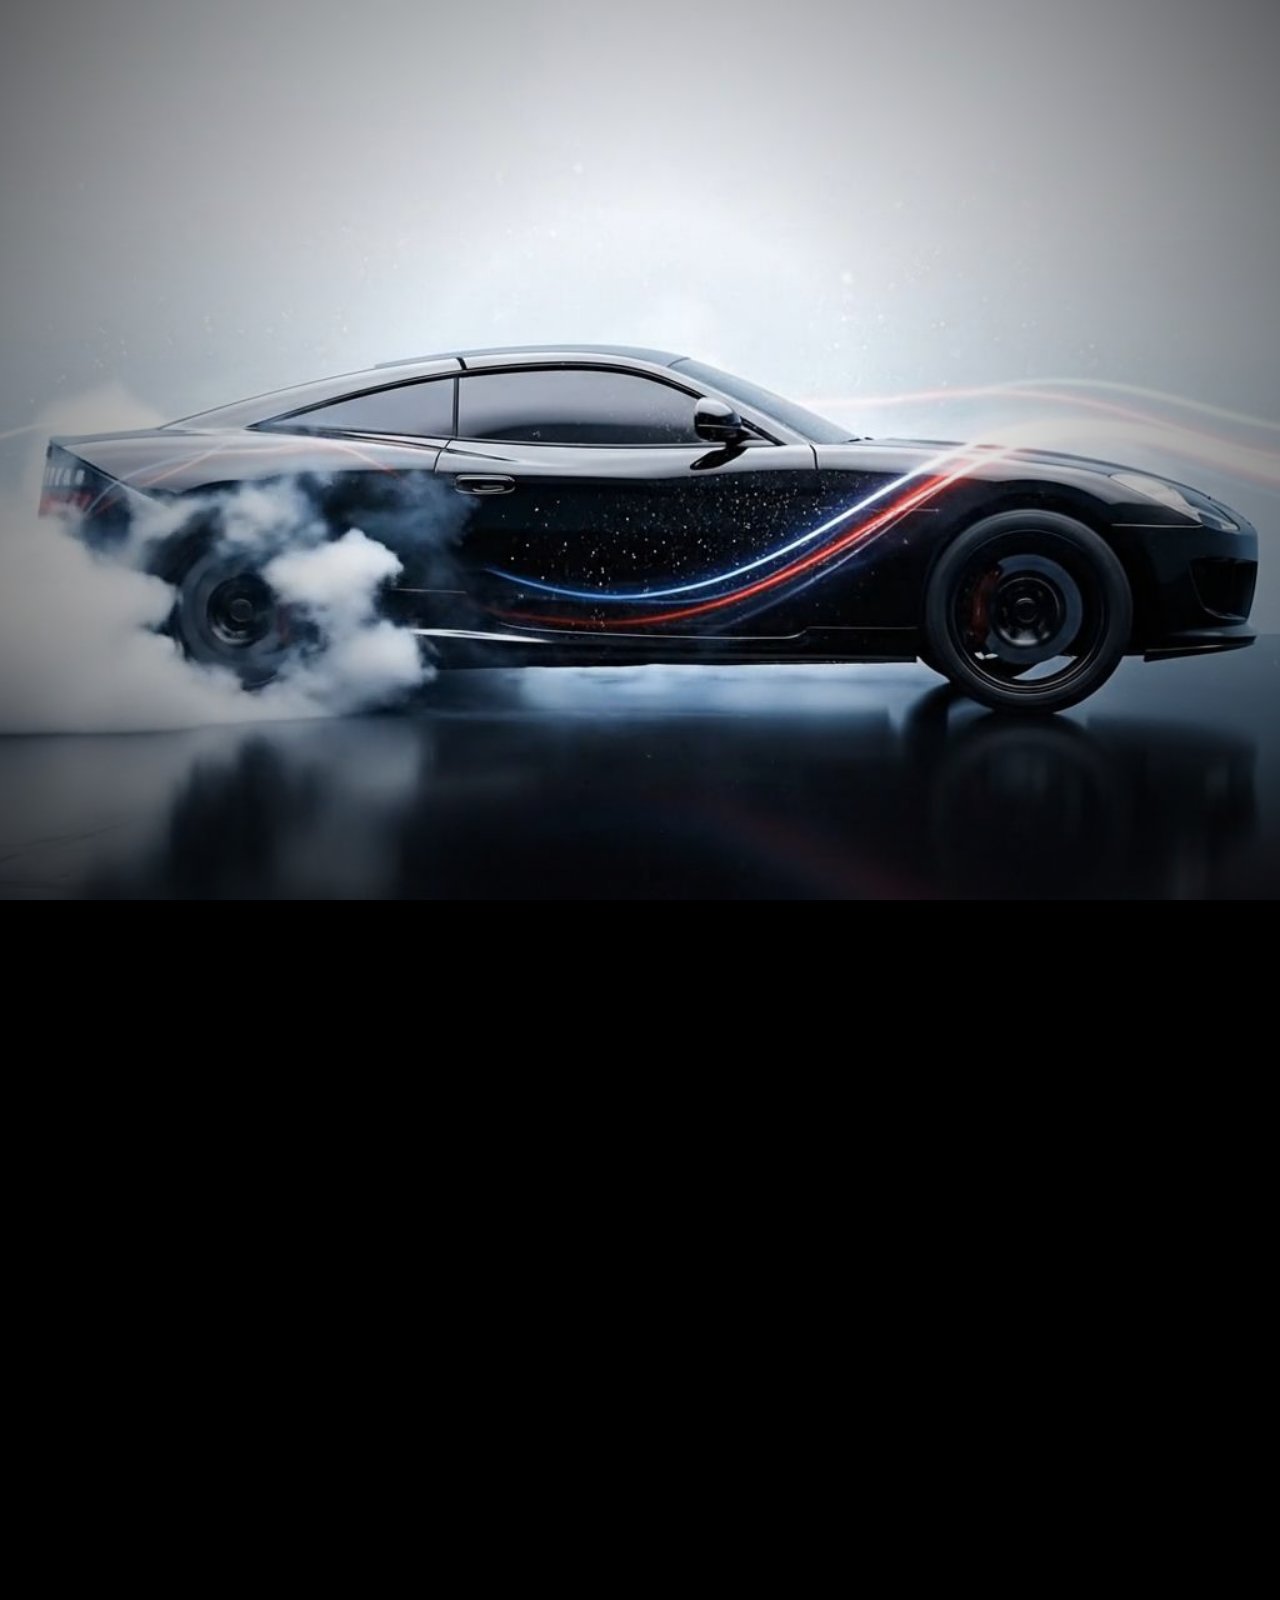
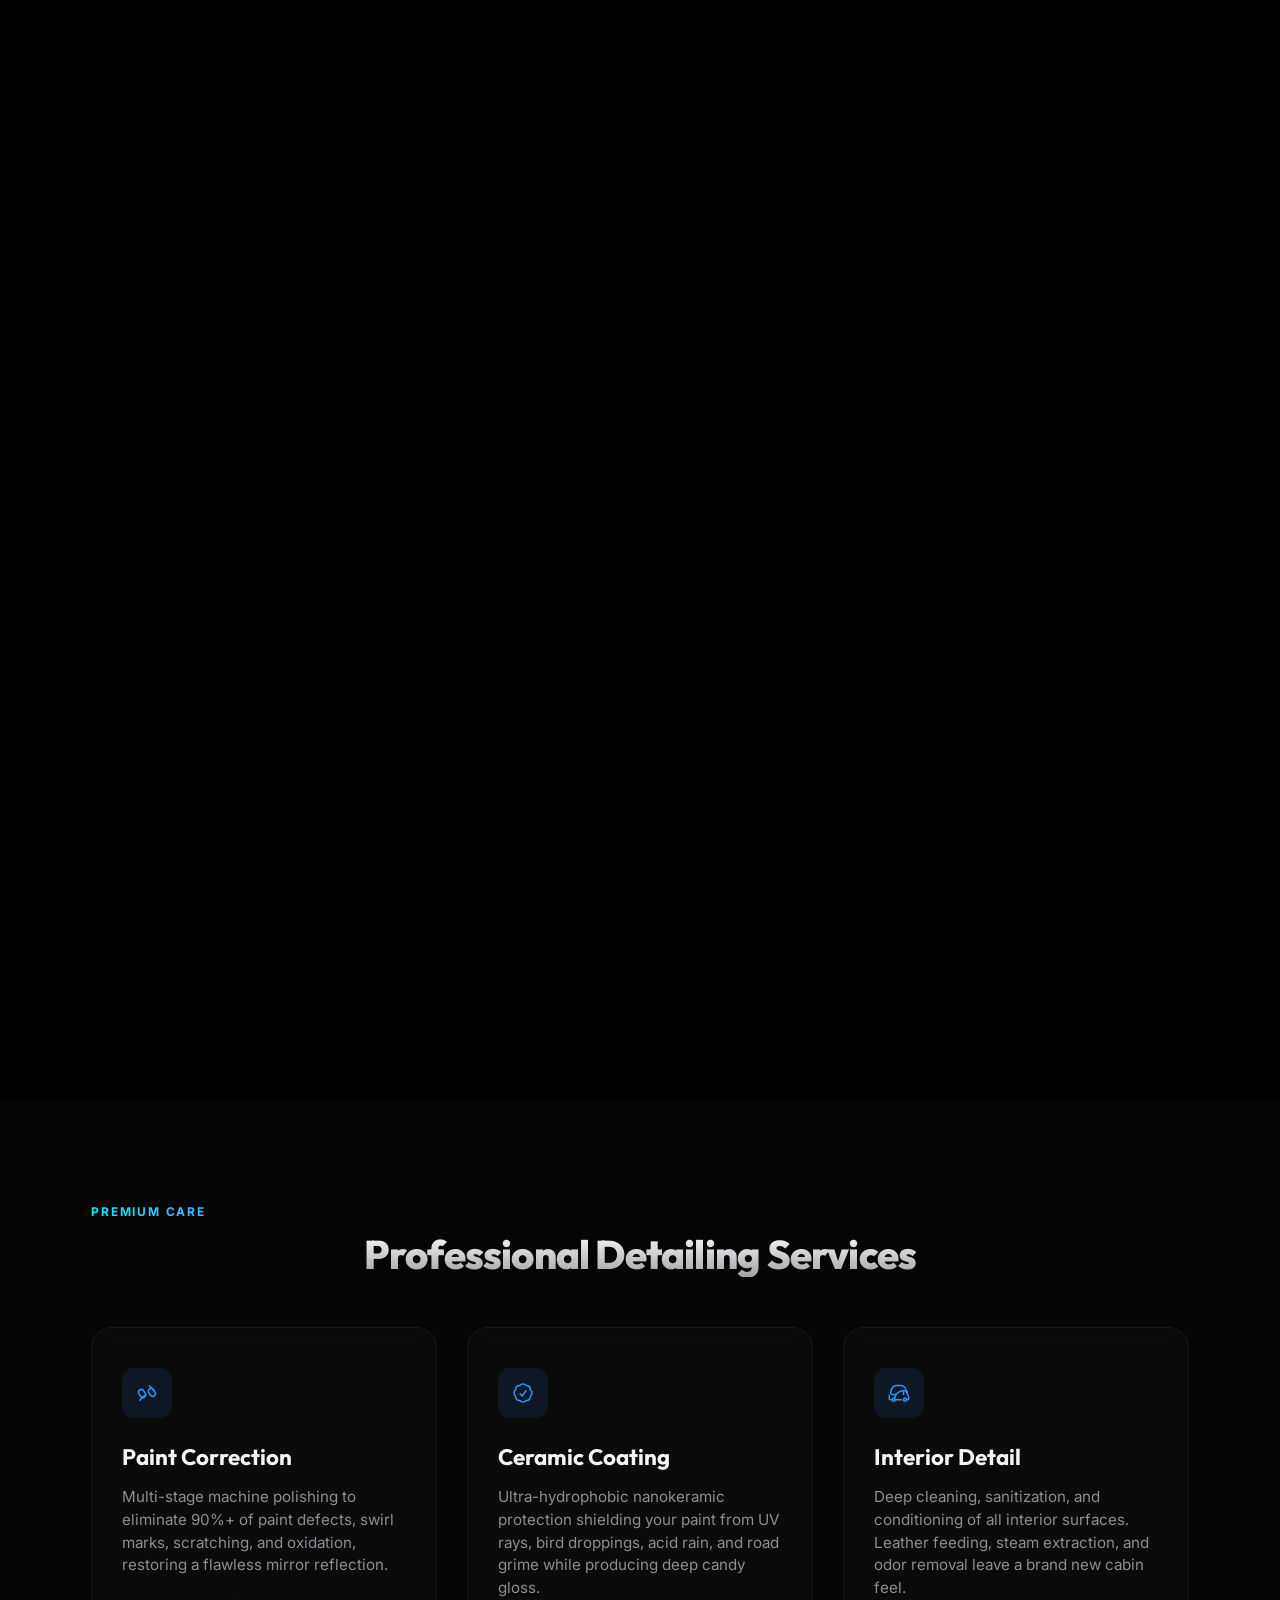
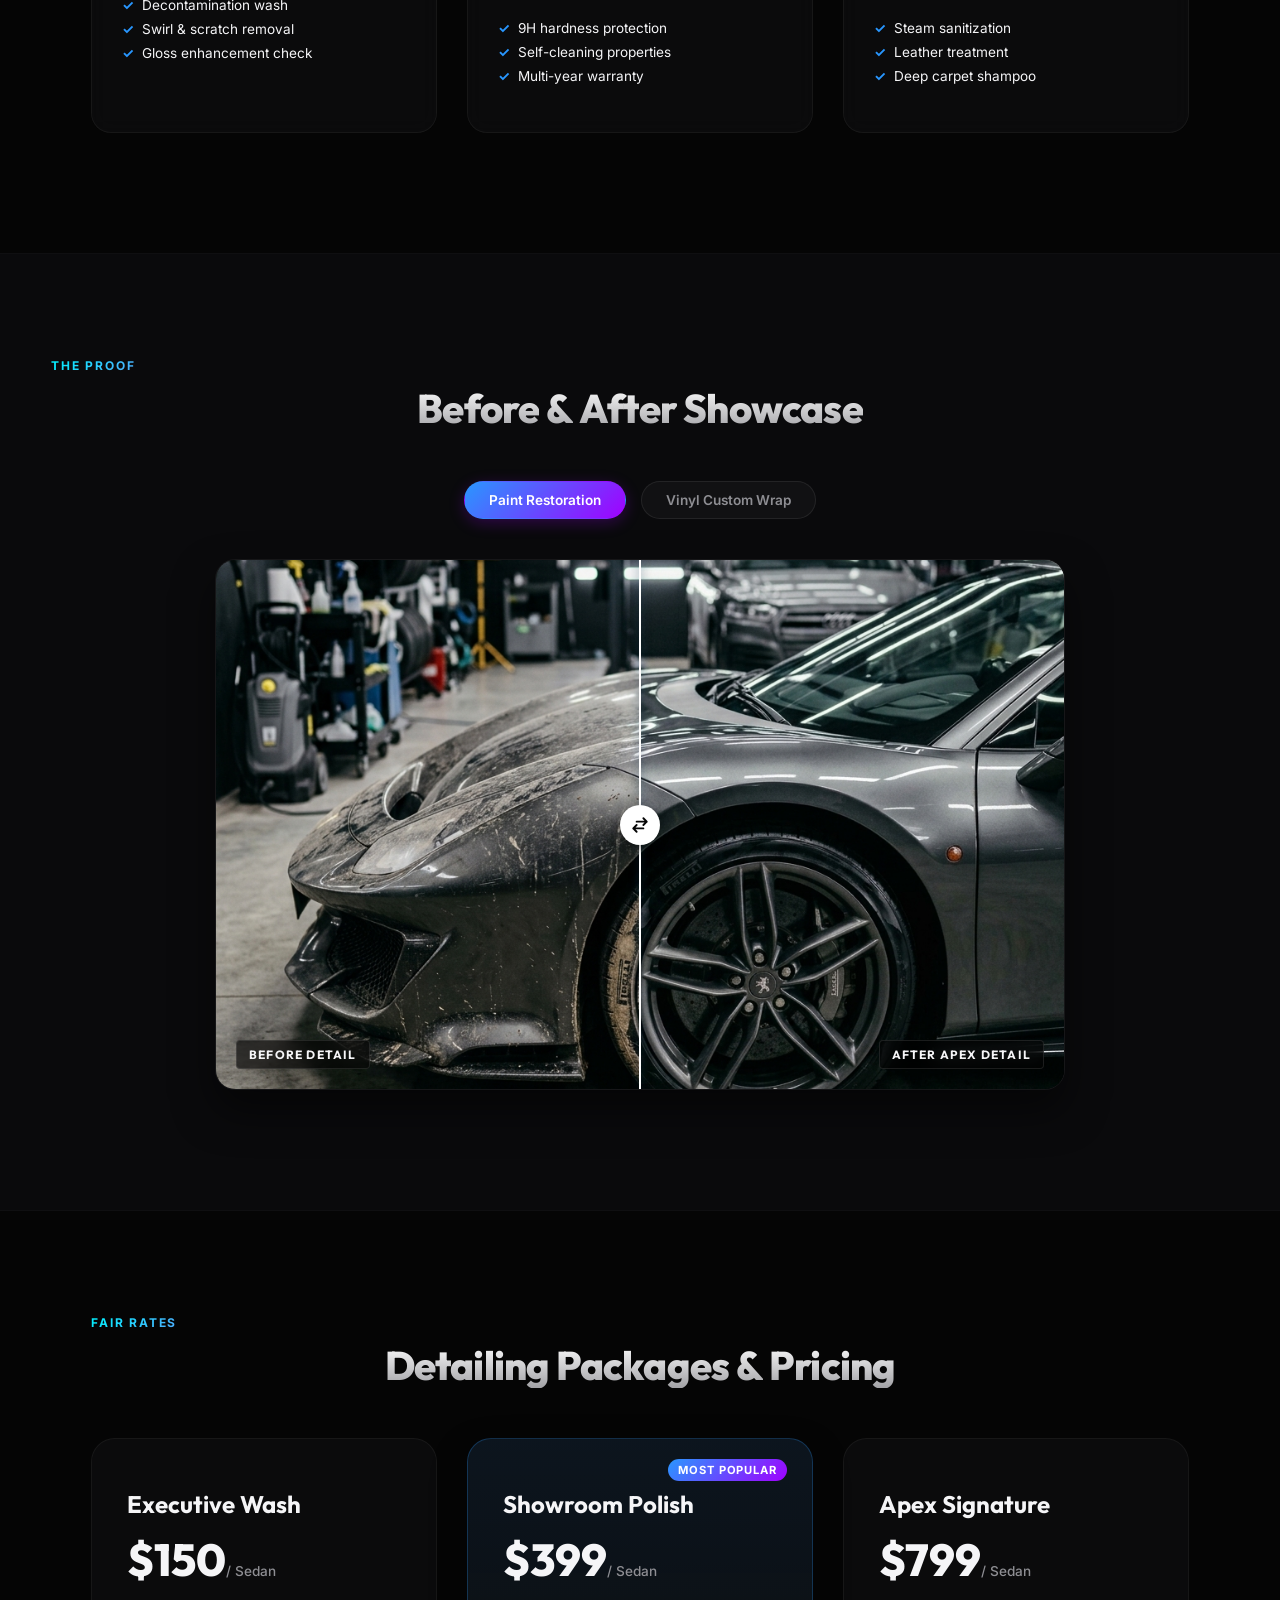
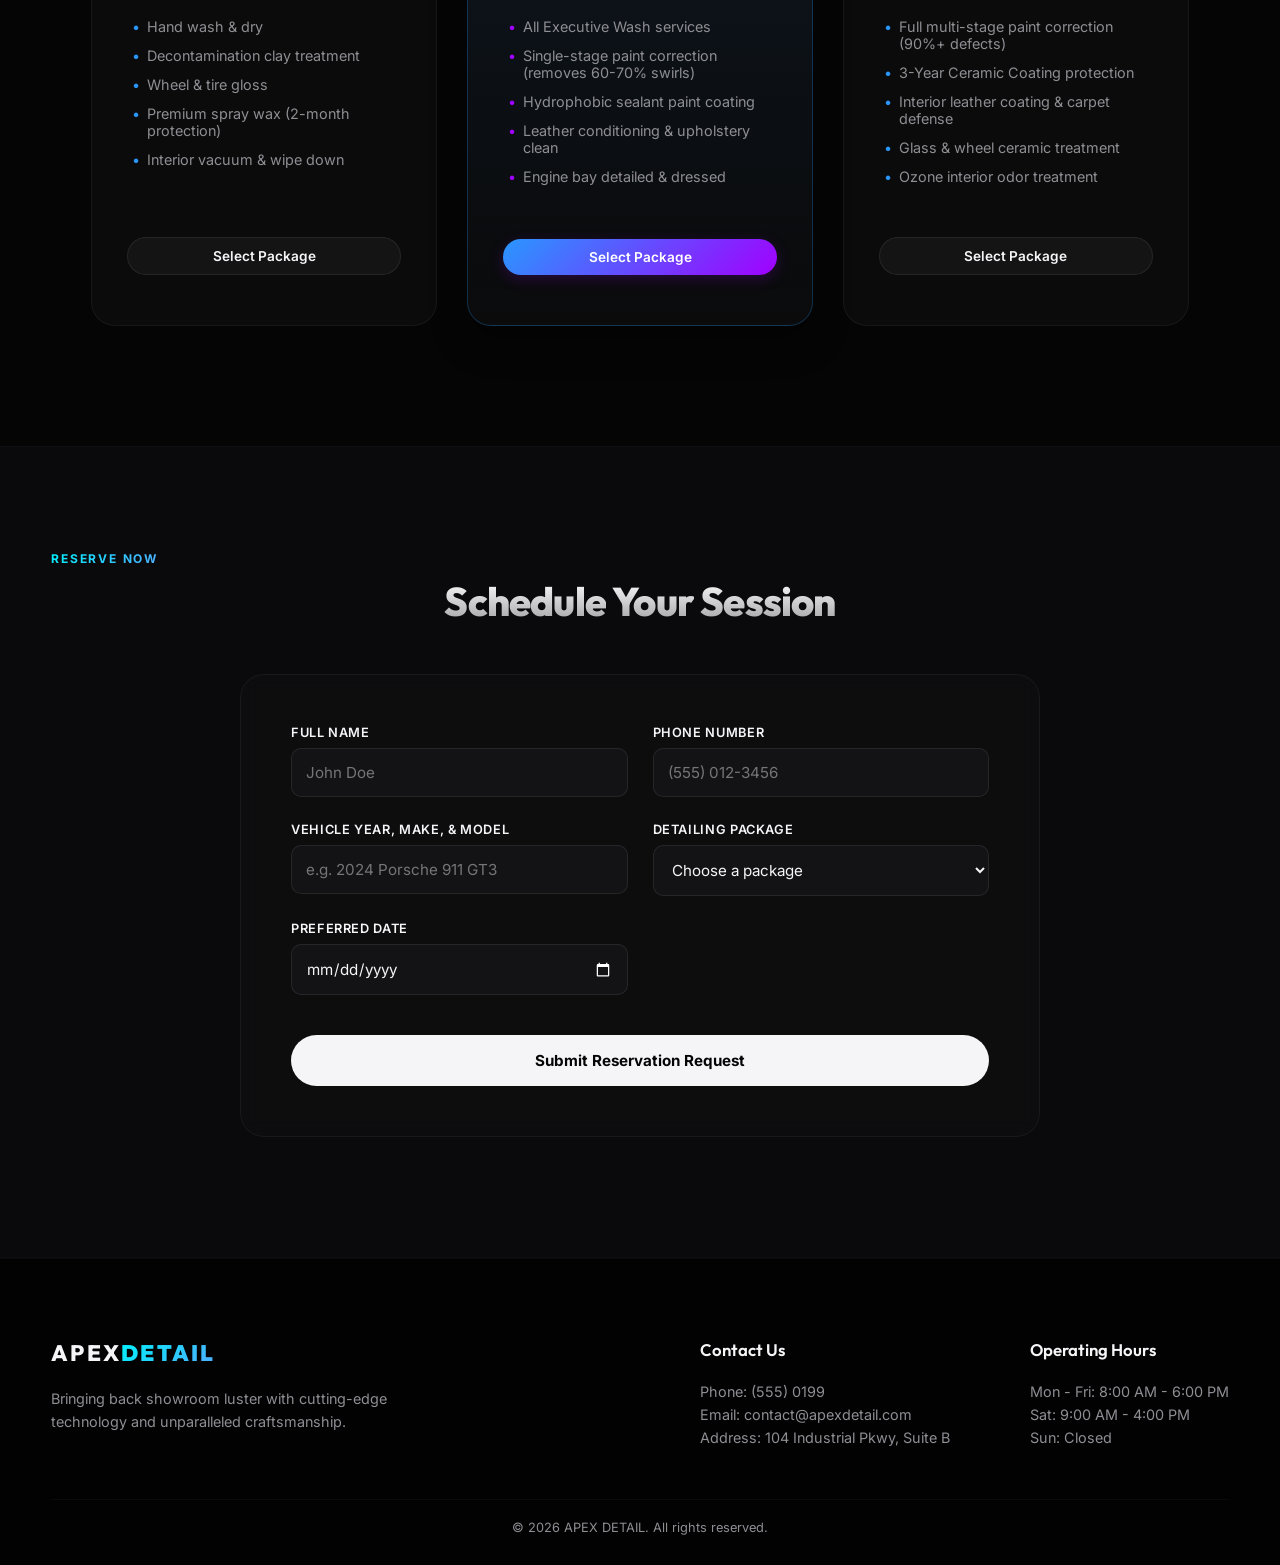
==== index_single.html @ 8cdaa6b2 "Initial commit" ====
<!DOCTYPE html>
<html lang="en">
<head>
    <meta charset="UTF-8">
    <meta name="viewport" content="width=device-width, initial-scale=1.0">
    <title>APEX DETAIL | High-End Automotive Detailing</title>
    <!-- Google Fonts for typography -->
    <link rel="preconnect" href="https://fonts.googleapis.com">
    <link rel="preconnect" href="https://fonts.gstatic.com" crossorigin>
    <link href="https://fonts.googleapis.com/css2?family=Inter:wght@300;400;500;600;700&family=Outfit:wght@400;500;600;700;800;900&display=swap" rel="stylesheet">
    <style>
        /* Modern Dark Premium Detailing Stylesheet */

        /* --- CSS Variables & Design System --- */
        :root {
            --bg-color: #050505;
            --bg-alt: #0a0a0c;
            --card-bg: rgba(15, 15, 18, 0.6);
            --card-border: rgba(255, 255, 255, 0.05);
            --text-primary: #f5f5f7;
            --text-secondary: #8e8e93;
            --accent-color: #2997ff;
            --accent-glow: rgba(41, 151, 255, 0.25);
            --accent-gradient: linear-gradient(135deg, #00f2fe 0%, #4facfe 100%);
            --accent-purple: #a100ff;
            --accent-purple-gradient: linear-gradient(135deg, #2997ff 0%, #a100ff 100%);
            --font-sans: 'Inter', -apple-system, BlinkMacSystemFont, "Segoe UI", Roboto, sans-serif;
            --font-heading: 'Outfit', sans-serif;
            --transition-smooth: all 0.6s cubic-bezier(0.16, 1, 0.3, 1);
            --transition-snappy: all 0.2s ease;
        }

        /* --- Base Reset & Clean Layout --- */
        * {
            margin: 0;
            padding: 0;
            box-sizing: border-box;
        }

        html {
            scroll-behavior: smooth;
            background-color: var(--bg-color);
            /* Hide scrollbars to comply with "no bars" while allowing scrolling */
            -ms-overflow-style: none;  /* IE and Edge */
            scrollbar-width: none;  /* Firefox */
        }

        html::-webkit-scrollbar {
            display: none; /* Chrome, Safari, Opera */
        }

        body {
            width: 100%;
            min-height: 100vh;
            color: var(--text-primary);
            font-family: var(--font-sans);
            overflow-x: hidden;
        }

        /* --- Minimalist Loading Screen --- */
        .loader-overlay {
            position: fixed;
            top: 0;
            left: 0;
            width: 100vw;
            height: 100vh;
            background-color: #020202;
            z-index: 9999;
            display: flex;
            justify-content: center;
            align-items: center;
            transition: opacity 0.8s cubic-bezier(0.16, 1, 0.3, 1), visibility 0.8s;
        }

        .loader-overlay.fade-out {
            opacity: 0;
            visibility: hidden;
        }

        .loader-bar-container {
            width: 240px;
            height: 4px;
            background-color: rgba(255, 255, 255, 0.08);
            border-radius: 2px;
            overflow: hidden;
            position: relative;
        }

        .loader-bar-fill {
            width: 0%;
            height: 100%;
            background: var(--accent-purple-gradient);
            box-shadow: 0 0 12px var(--accent-glow);
            border-radius: 2px;
            transition: width 0.1s ease-out;
        }

        /* --- Sticky Canvas Hero --- */
        .hero-scroll-container {
            position: relative;
            width: 100%;
            height: 300vh; /* Controlled scrolling length for canvas animation */
            background-color: #000;
        }

        .canvas-container {
            position: sticky;
            top: 0;
            width: 100%;
            height: 100vh;
            z-index: 1;
            overflow: hidden;
            background-color: #000;
        }

        #animation-canvas {
            display: block;
            width: 100%;
            height: 100%;
            object-fit: cover;
        }

        .canvas-gradient-overlay {
            position: absolute;
            top: 0;
            left: 0;
            width: 100%;
            height: 100%;
            background: radial-gradient(circle at center, transparent 30%, rgba(0, 0, 0, 0.6) 100%);
            pointer-events: none;
        }

        /* --- Sticky Header / Top Bar --- */
        .main-header {
            position: fixed;
            top: 0;
            left: 0;
            width: 100%;
            height: 75px;
            z-index: 100;
            background: rgba(5, 5, 7, 0.7);
            backdrop-filter: blur(20px);
            -webkit-backdrop-filter: blur(20px);
            border-bottom: 1px solid rgba(255, 255, 255, 0.05);
            
            /* Animation state: initially hidden */
            transform: translateY(-100%);
            opacity: 0;
            pointer-events: none;
            transition: transform 0.6s cubic-bezier(0.16, 1, 0.3, 1), opacity 0.6s ease;
        }

        .main-header.visible {
            transform: translateY(0);
            opacity: 1;
            pointer-events: auto;
        }

        .header-container {
            max-width: 1200px;
            height: 100%;
            margin: 0 auto;
            padding: 0 4%;
            display: flex;
            justify-content: space-between;
            align-items: center;
        }

        .logo {
            font-family: var(--font-heading);
            font-weight: 800;
            font-size: 1.4rem;
            letter-spacing: 0.1em;
            color: var(--text-primary);
            text-decoration: none;
            text-transform: uppercase;
        }

        .logo span {
            background: var(--accent-gradient);
            -webkit-background-clip: text;
            -webkit-text-fill-color: transparent;
            font-weight: 900;
        }

        .nav-links {
            display: flex;
            gap: 30px;
        }

        .nav-links a {
            color: var(--text-secondary);
            text-decoration: none;
            font-size: 0.9rem;
            font-weight: 500;
            transition: var(--transition-snappy);
            position: relative;
            padding: 6px 0;
        }

        .nav-links a:hover {
            color: var(--text-primary);
        }

        .nav-links a::after {
            content: '';
            position: absolute;
            bottom: 0;
            left: 0;
            width: 0;
            height: 2px;
            background: var(--accent-gradient);
            transition: var(--transition-snappy);
        }

        .nav-links a:hover::after {
            width: 100%;
        }

        .header-actions {
            display: flex;
            align-items: center;
            gap: 20px;
        }

        .phone-link {
            color: var(--text-primary);
            text-decoration: none;
            font-size: 0.9rem;
            font-weight: 600;
            transition: var(--transition-snappy);
        }

        .phone-link:hover {
            color: var(--accent-color);
        }

        /* --- Common Components (Buttons, Badges) --- */
        .btn {
            display: inline-block;
            padding: 10px 24px;
            font-family: var(--font-sans);
            font-weight: 600;
            font-size: 0.85rem;
            border-radius: 30px;
            border: none;
            cursor: pointer;
            text-decoration: none;
            text-align: center;
            transition: var(--transition-smooth);
        }

        .btn-header {
            background: var(--text-primary);
            color: var(--bg-color);
        }

        .btn-header:hover {
            background: #ffffff;
            transform: translateY(-2px);
            box-shadow: 0 4px 15px rgba(255, 255, 255, 0.1);
        }

        .section-badge {
            display: inline-block;
            font-size: 0.75rem;
            font-weight: 700;
            text-transform: uppercase;
            letter-spacing: 0.15em;
            background: var(--accent-gradient);
            -webkit-background-clip: text;
            -webkit-text-fill-color: transparent;
            margin-bottom: 12px;
        }

        .section-title {
            font-family: var(--font-heading);
            font-weight: 800;
            font-size: 2.5rem;
            letter-spacing: -0.02em;
            line-height: 1.15;
            margin-bottom: 50px;
            text-align: center;
            background: linear-gradient(180deg, #ffffff 0%, #a2a2a6 100%);
            -webkit-background-clip: text;
            -webkit-text-fill-color: transparent;
        }

        /* --- Text Reveal Mask Animations --- */
        .word-wrapper {
            display: inline-block;
            overflow: hidden;
            vertical-align: bottom;
            padding-bottom: 6px; /* Prevents text descender cut-off (e.g. y, g, p) */
            margin-bottom: -6px;
        }

        .word-inner {
            display: inline-block;
            transform: translateY(105%);
            transition: transform 0.9s cubic-bezier(0.16, 1, 0.3, 1);
            /* Set text background gradient again to ensure spans receive it */
            background: linear-gradient(180deg, #ffffff 0%, #a2a2a6 100%);
            -webkit-background-clip: text;
            -webkit-text-fill-color: transparent;
        }

        .text-reveal.active .word-inner {
            transform: translateY(0);
        }

        /* --- Site Content Structure --- */
        .site-content {
            position: relative;
            z-index: 2;
            background: var(--bg-color);
            width: 100%;
        }

        .content-section {
            padding: 100px 4% 120px 4%;
            max-width: 1200px;
            margin: 0 auto;
            width: 100%;
        }

        .section-alt {
            max-width: 100%;
            background-color: var(--bg-alt);
            border-top: 1px solid rgba(255, 255, 255, 0.02);
            border-bottom: 1px solid rgba(255, 255, 255, 0.02);
        }

        .section-alt .section-container {
            max-width: 1200px;
            margin: 0 auto;
        }

        /* --- Services Section --- */
        .services-grid {
            display: grid;
            grid-template-columns: repeat(3, 1fr);
            gap: 30px;
            margin-top: 20px;
        }

        .service-card {
            background: var(--card-bg);
            border: 1px solid var(--card-border);
            border-radius: 20px;
            padding: 40px 30px;
            backdrop-filter: blur(10px);
            -webkit-backdrop-filter: blur(10px);
            transition: var(--transition-smooth);
        }

        .service-card:hover {
            transform: translateY(-8px);
            border-color: rgba(41, 151, 255, 0.25);
            box-shadow: 0 15px 35px rgba(0, 0, 0, 0.4), 
                        0 0 20px rgba(41, 151, 255, 0.05);
        }

        .service-icon {
            width: 50px;
            height: 50px;
            border-radius: 12px;
            background: rgba(41, 151, 255, 0.1);
            display: flex;
            justify-content: center;
            align-items: center;
            color: var(--accent-color);
            margin-bottom: 25px;
        }

        .service-card h3 {
            font-family: var(--font-heading);
            font-size: 1.4rem;
            font-weight: 700;
            margin-bottom: 15px;
            color: var(--text-primary);
        }

        .service-card p {
            font-size: 0.95rem;
            line-height: 1.5;
            color: var(--text-secondary);
            margin-bottom: 20px;
        }

        .service-list {
            list-style: none;
        }

        .service-list li {
            font-size: 0.85rem;
            color: var(--text-primary);
            margin-bottom: 8px;
            display: flex;
            align-items: center;
            gap: 8px;
        }

        .service-list li::before {
            content: '✓';
            color: var(--accent-color);
            font-weight: bold;
        }

        /* Showcase Toggle Tabs */
        .showcase-tabs {
            display: flex;
            justify-content: center;
            gap: 15px;
            margin-bottom: 40px;
        }

        .tab-btn {
            padding: 10px 24px;
            font-family: var(--font-sans);
            font-weight: 600;
            font-size: 0.85rem;
            color: var(--text-secondary);
            background: rgba(255, 255, 255, 0.03);
            border: 1px solid rgba(255, 255, 255, 0.08);
            border-radius: 30px;
            cursor: pointer;
            transition: var(--transition-smooth);
        }

        .tab-btn:hover {
            color: var(--text-primary);
            border-color: rgba(255, 255, 255, 0.15);
            transform: translateY(-1px);
        }

        .tab-btn.active {
            color: #ffffff;
            background: var(--accent-purple-gradient);
            border-color: transparent;
            box-shadow: 0 4px 15px rgba(161, 0, 255, 0.25);
        }

        /* --- Interactive Before & After Section --- */
        .slider-wrapper {
            max-width: 850px;
            margin: 0 auto;
        }

        .before-after-container {
            position: relative;
            width: 100%;
            aspect-ratio: 16 / 10;
            overflow: hidden;
            border-radius: 20px;
            border: 1px solid var(--card-border);
            box-shadow: 0 20px 40px rgba(0, 0, 0, 0.5);
            cursor: ew-resize;
            user-select: none;
            transition: opacity 0.22s ease;
        }

        .img-container {
            position: absolute;
            top: 0;
            left: 0;
            width: 100%;
            height: 100%;
        }

        .img-container img {
            width: 100%;
            height: 100%;
            object-fit: cover;
            display: block;
        }

        .before-image {
            z-index: 10;
        }

        .after-image {
            z-index: 20;
            /* Clipped dynamically in JS; 50% initial state */
            clip-path: inset(0 0 0 50%);
        }

        .image-label {
            position: absolute;
            bottom: 20px;
            font-family: var(--font-heading);
            font-size: 0.75rem;
            font-weight: 700;
            letter-spacing: 0.1em;
            padding: 6px 12px;
            background: rgba(0, 0, 0, 0.6);
            border: 1px solid rgba(255, 255, 255, 0.1);
            backdrop-filter: blur(10px);
            border-radius: 4px;
            color: var(--text-primary);
            pointer-events: none;
        }

        .label-before {
            left: 20px;
        }

        .label-after {
            right: 20px;
        }

        /* Drag Handle */
        .slider-handle {
            position: absolute;
            top: 0;
            left: 50%;
            width: 0;
            height: 100%;
            z-index: 30;
            pointer-events: none;
        }

        .slider-line {
            position: absolute;
            left: -1px;
            top: 0;
            width: 2px;
            height: 100%;
            background-color: #ffffff;
            box-shadow: 0 0 10px rgba(0, 0, 0, 0.5), 0 0 8px var(--accent-glow);
        }

        .slider-button {
            position: absolute;
            left: -20px;
            top: 50%;
            transform: translateY(-50%);
            width: 40px;
            height: 40px;
            background-color: #ffffff;
            border-radius: 50%;
            display: flex;
            justify-content: center;
            align-items: center;
            color: var(--bg-color);
            box-shadow: 0 4px 10px rgba(0, 0, 0, 0.4);
            transition: transform 0.2s ease, background-color 0.2s ease;
        }

        .before-after-container:hover .slider-button {
            transform: translateY(-50%) scale(1.1);
        }

        /* --- Pricing Section --- */
        .pricing-grid {
            display: grid;
            grid-template-columns: repeat(3, 1fr);
            gap: 30px;
            align-items: stretch;
        }

        .pricing-card {
            background: var(--card-bg);
            border: 1px solid var(--card-border);
            border-radius: 24px;
            padding: 50px 35px;
            display: flex;
            flex-direction: column;
            position: relative;
            transition: var(--transition-smooth);
        }

        .pricing-card:hover {
            transform: translateY(-5px);
            border-color: rgba(255, 255, 255, 0.1);
        }

        .pricing-card.featured {
            background: linear-gradient(180deg, rgba(41, 151, 255, 0.08) 0%, rgba(5, 5, 5, 0) 100%), var(--card-bg);
            border: 1px solid rgba(41, 151, 255, 0.25);
            box-shadow: 0 15px 35px rgba(0, 0, 0, 0.4);
        }

        .pricing-badge {
            position: absolute;
            top: 20px;
            right: 25px;
            font-size: 0.7rem;
            font-weight: 700;
            letter-spacing: 0.08em;
            text-transform: uppercase;
            background: var(--accent-purple-gradient);
            color: #ffffff;
            padding: 4px 10px;
            border-radius: 20px;
        }

        .pricing-header {
            margin-bottom: 30px;
        }

        .pricing-header h3 {
            font-family: var(--font-heading);
            font-size: 1.5rem;
            font-weight: 700;
            margin-bottom: 12px;
        }

        .price {
            font-family: var(--font-heading);
            font-size: 2.8rem;
            font-weight: 800;
            color: var(--text-primary);
        }

        .price span {
            font-size: 0.85rem;
            font-family: var(--font-sans);
            font-weight: 500;
            color: var(--text-secondary);
        }

        .pricing-features {
            list-style: none;
            margin-bottom: 40px;
            flex-grow: 1;
        }

        .pricing-features li {
            font-size: 0.9rem;
            color: var(--text-secondary);
            margin-bottom: 12px;
            padding-left: 20px;
            position: relative;
        }

        .pricing-features li::before {
            content: '•';
            position: absolute;
            left: 5px;
            color: var(--accent-color);
        }

        .pricing-card.featured .pricing-features li::before {
            color: var(--accent-purple);
        }

        .btn-pricing-secondary {
            background: rgba(255, 255, 255, 0.04);
            color: var(--text-primary);
            border: 1px solid rgba(255, 255, 255, 0.08);
        }

        .btn-pricing-secondary:hover {
            background: rgba(255, 255, 255, 0.08);
            transform: translateY(-2px);
        }

        .btn-pricing-primary {
            background: var(--accent-purple-gradient);
            color: #ffffff;
            box-shadow: 0 4px 15px rgba(161, 0, 255, 0.2);
        }

        .btn-pricing-primary:hover {
            transform: translateY(-2px);
            box-shadow: 0 6px 20px rgba(161, 0, 255, 0.4);
        }

        /* --- Booking Section --- */
        .booking-wrapper {
            max-width: 800px;
            margin: 0 auto;
            background: var(--card-bg);
            border: 1px solid var(--card-border);
            border-radius: 24px;
            padding: 50px;
            backdrop-filter: blur(10px);
        }

        .booking-form {
            display: flex;
            flex-direction: column;
            gap: 25px;
        }

        .form-row {
            display: grid;
            grid-template-columns: repeat(2, 1fr);
            gap: 25px;
        }

        @media (max-width: 768px) {
            .form-row {
                grid-template-columns: 1fr;
            }
        }

        .form-group {
            display: flex;
            flex-direction: column;
            gap: 8px;
        }

        .form-group label {
            font-size: 0.8rem;
            font-weight: 600;
            color: var(--text-primary);
            text-transform: uppercase;
            letter-spacing: 0.05em;
        }

        .form-group input, 
        .form-group select {
            background: rgba(255, 255, 255, 0.03);
            border: 1px solid rgba(255, 255, 255, 0.08);
            border-radius: 10px;
            padding: 14px;
            color: var(--text-primary);
            font-family: var(--font-sans);
            font-size: 0.95rem;
            transition: var(--transition-snappy);
            width: 100%;
        }

        .form-group input:focus, 
        .form-group select:focus {
            outline: none;
            border-color: var(--accent-color);
            box-shadow: 0 0 10px rgba(41, 151, 255, 0.15);
            background: rgba(255, 255, 255, 0.05);
        }

        /* Customize date picker styling on dark theme */
        .form-group input[type="date"]::-webkit-calendar-picker-indicator {
            filter: invert(1);
            cursor: pointer;
        }

        .btn-submit {
            background: var(--text-primary);
            color: var(--bg-color);
            padding: 16px 30px;
            font-size: 0.95rem;
            font-weight: 700;
            margin-top: 15px;
        }

        .btn-submit:hover {
            background: #ffffff;
            box-shadow: 0 5px 20px rgba(255, 255, 255, 0.15);
            transform: translateY(-2px);
        }

        /* --- Footer --- */
        .main-footer {
            background: #020203;
            border-top: 1px solid rgba(255, 255, 255, 0.03);
            padding: 80px 4% 30px 4%;
        }

        .footer-container {
            max-width: 1200px;
            margin: 0 auto;
            display: flex;
            justify-content: space-between;
            gap: 50px;
        }

        .footer-left {
            max-width: 400px;
        }

        .footer-left .logo {
            margin-bottom: 20px;
        }

        .footer-left p {
            font-size: 0.9rem;
            line-height: 1.6;
            color: var(--text-secondary);
        }

        .footer-right {
            display: flex;
            gap: 80px;
        }

        .footer-contact h4,
        .footer-hours h4 {
            font-family: var(--font-heading);
            font-size: 1.05rem;
            font-weight: 600;
            margin-bottom: 20px;
            color: var(--text-primary);
        }

        .footer-contact p,
        .footer-hours p {
            font-size: 0.9rem;
            line-height: 1.6;
            color: var(--text-secondary);
        }

        .footer-bottom {
            max-width: 1200px;
            margin: 50px auto 0 auto;
            padding-top: 20px;
            border-top: 1px solid rgba(255, 255, 255, 0.03);
            display: flex;
            justify-content: center;
            font-size: 0.8rem;
            color: var(--text-secondary);
        }

        /* --- Scroll Entrance Animations --- */
        .animate-on-scroll {
            opacity: 0;
            transform: translateY(30px);
            transition: opacity 1s cubic-bezier(0.16, 1, 0.3, 1), 
                        transform 1.1s cubic-bezier(0.16, 1, 0.3, 1);
        }

        .animate-on-scroll.active {
            opacity: 1;
            transform: translateY(0);
        }

        /* Add stagger delays using custom classes */
        .services-grid .service-card:nth-child(1) { transition-delay: 0s; }
        .services-grid .service-card:nth-child(2) { transition-delay: 0.15s; }
        .services-grid .service-card:nth-child(3) { transition-delay: 0.3s; }

        .pricing-grid .pricing-card:nth-child(1) { transition-delay: 0s; }
        .pricing-grid .pricing-card:nth-child(2) { transition-delay: 0.15s; }
        .pricing-grid .pricing-card:nth-child(3) { transition-delay: 0.3s; }

        /* --- Responsive Adjustments --- */
        @media (max-width: 992px) {
            .services-grid, 
            .pricing-grid {
                grid-template-columns: 1fr;
                gap: 25px;
            }
            
            .pricing-card.featured {
                order: -1; /* Make standard packages stack nicely on mobile */
            }
            
            .footer-container {
                flex-direction: column;
                gap: 40px;
            }
            
            .footer-right {
                flex-direction: column;
                gap: 40px;
            }
            
            .section-title {
                font-size: 2rem;
            }
        }

        @media (max-width: 600px) {
            .nav-links {
                display: none; /* Simple mobile stack or hide links for simplicity */
            }
            
            .header-actions .btn {
                padding: 8px 16px;
            }
            
            .booking-wrapper {
                padding: 30px 20px;
            }
        }
    </style>
</head>
<body>
    <!-- Preloader Overlay -->
    <div id="loader-overlay" class="loader-overlay">
        <div class="loader-bar-container">
            <div id="loader-bar-fill" class="loader-bar-fill"></div>
        </div>
    </div>

    <!-- Main Sticky Canvas Hero -->
    <div class="hero-scroll-container">
        <div class="canvas-container">
            <canvas id="animation-canvas"></canvas>
            <div class="canvas-gradient-overlay"></div>
        </div>
    </div>

    <!-- Hidden / Fade-in Sticky Header -->
    <header class="main-header" id="main-header">
        <div class="header-container">
            <a href="#" class="logo">APEX<span>DETAIL</span></a>
            <nav class="nav-links">
                <a href="#services">Services</a>
                <a href="#before-after">Showcase</a>
                <a href="#pricing">Pricing</a>
                <a href="#booking">Book Now</a>
            </nav>
            <div class="header-actions">
                <a href="tel:+15550199" class="phone-link">
                    <svg xmlns="http://www.w3.org/2000/svg" viewBox="0 0 24 24" fill="currentColor" width="16" height="16" style="vertical-align: middle; margin-right: 4px;"><path d="M6.62 10.79a15.15 15.15 0 006.59 6.59l2.2-2.2c.27-.27.67-.36 1.02-.24 1.12.37 2.33.57 3.57.57.55 0 1 .45 1 1V20c0 .55-.45 1-1 1-9.39 0-17-7.61-17-17 0-.55.45-1 1-1h3.5c.55 0 1 .45 1 1 0 1.25.2 2.45.57 3.57.11.35.03.74-.25 1.02l-2.2 2.2z"/></svg>
                    (555) 0199
                </a>
                <a href="#booking" class="btn btn-header">Reserve Spot</a>
            </div>
        </div>
    </header>

    <!-- Main Web Content revealed after the scroll animation -->
    <main class="site-content">
        <!-- Services Section -->
        <section id="services" class="content-section">
            <div class="section-container">
                <div class="badge-wrapper animate-on-scroll">
                    <span class="section-badge">Premium Care</span>
                </div>
                <h2 class="section-title text-reveal animate-on-scroll">Professional Detailing Services</h2>
                
                <div class="services-grid">
                    <!-- Service Card 1 -->
                    <div class="service-card animate-on-scroll">
                        <div class="service-icon">
                            <svg xmlns="http://www.w3.org/2000/svg" fill="none" viewBox="0 0 24 24" stroke="currentColor" stroke-width="1.5" width="24" height="24">
                                <path stroke-linecap="round" stroke-linejoin="round" d="M9.53 16.122l.188-.188a3 3 0 00.43-3.74L8.38 9.38a3 3 0 00-3.74-.43l-.188.188a3 3 0 00-.43 3.74l1.77 2.77a3 3 0 003.74.43zM14.47 7.878l-.188.188a3 3 0 00-.43 3.74l1.77 2.77a3 3 0 003.74.43l.188-.188a3 3 0 00.43-3.74l-1.77-2.77a3 3 0 00-3.74-.43z" />
                                <path stroke-linecap="round" stroke-linejoin="round" d="M14.25 4.75L19.25 9.75M4.75 19.25L9.75 14.25" />
                            </svg>
                        </div>
                        <h3>Paint Correction</h3>
                        <p>Multi-stage machine polishing to eliminate 90%+ of paint defects, swirl marks, scratching, and oxidation, restoring a flawless mirror reflection.</p>
                        <ul class="service-list">
                            <li>Decontamination wash</li>
                            <li>Swirl & scratch removal</li>
                            <li>Gloss enhancement check</li>
                        </ul>
                    </div>

                    <!-- Service Card 2 -->
                    <div class="service-card animate-on-scroll">
                        <div class="service-icon">
                            <svg xmlns="http://www.w3.org/2000/svg" fill="none" viewBox="0 0 24 24" stroke="currentColor" stroke-width="1.5" width="24" height="24">
                                <path stroke-linecap="round" stroke-linejoin="round" d="M9 12.75L11.25 15 15 9.75M21 12c0 1.268-.63 2.39-1.593 3.068a3.745 3.745 0 01-1.043 3.296 3.745 3.745 0 01-3.296 1.043A3.745 3.745 0 0112 21c-1.268 0-2.39-.63-3.068-1.593a3.746 3.746 0 01-3.296-1.043 3.746 3.746 0 01-1.043-3.296A3.745 3.745 0 013 12c0-1.268.63-2.39 1.593-3.068a3.745 3.745 0 011.043-3.296 3.746 3.746 0 013.296-1.043A3.746 3.746 0 0112 3c1.268 0 2.39.63 3.068 1.593a3.746 3.746 0 013.296 1.043 3.746 3.746 0 011.043 3.296A3.745 3.745 0 0121 12z" />
                            </svg>
                        </div>
                        <h3>Ceramic Coating</h3>
                        <p>Ultra-hydrophobic nanokeramic protection shielding your paint from UV rays, bird droppings, acid rain, and road grime while producing deep candy gloss.</p>
                        <ul class="service-list">
                            <li>9H hardness protection</li>
                            <li>Self-cleaning properties</li>
                            <li>Multi-year warranty</li>
                        </ul>
                    </div>

                    <!-- Service Card 3 -->
                    <div class="service-card animate-on-scroll">
                        <div class="service-icon">
                            <svg xmlns="http://www.w3.org/2000/svg" fill="none" viewBox="0 0 24 24" stroke="currentColor" stroke-width="1.5" width="24" height="24">
                                <path stroke-linecap="round" stroke-linejoin="round" d="M8.25 18.75a1.5 1.5 0 01-3 0m3 0a1.5 1.5 0 00-3 0m3 0h6m-9 0H3.375a1.125 1.125 0 01-1.125-1.125V14.25m17.25 4.5a1.5 1.5 0 01-3 0m3 0a1.5 1.5 0 00-3 0m3 0h1.125c.621 0 1.129-.504 1.09-1.124l-.077-1.248a8.978 8.978 0 00-2.528-5.468A5.962 5.962 0 0014.25 4.5h-4.5a5.962 5.962 0 00-3.375 1.037 8.978 8.978 0 00-2.528 5.468l-.077 1.248a1.128 1.128 0 001.09 1.124H9m11.25-1.5v-1.125c0-.621-.504-1.125-1.125-1.125H16.5a9 9 0 00-9 9M16.5 13.5v-2.25" />
                            </svg>
                        </div>
                        <h3>Interior Detail</h3>
                        <p>Deep cleaning, sanitization, and conditioning of all interior surfaces. Leather feeding, steam extraction, and odor removal leave a brand new cabin feel.</p>
                        <ul class="service-list">
                            <li>Steam sanitization</li>
                            <li>Leather treatment</li>
                            <li>Deep carpet shampoo</li>
                        </ul>
                    </div>
                </div>
            </div>
        </section>

        <!-- Before & After Comparison Showcase -->
        <section id="before-after" class="content-section section-alt">
            <div class="section-container">
                <div class="badge-wrapper animate-on-scroll">
                    <span class="section-badge">The Proof</span>
                </div>
                <h2 class="section-title text-reveal animate-on-scroll">Before & After Showcase</h2>
                
                <!-- Toggle Tabs -->
                <div class="showcase-tabs animate-on-scroll">
                    <button class="tab-btn active" data-target="paint">Paint Restoration</button>
                    <button class="tab-btn" data-target="wrap">Vinyl Custom Wrap</button>
                </div>
                
                <div class="slider-wrapper animate-on-scroll">
                    <div class="before-after-container" id="before-after-container">
                        <!-- Before Image Container -->
                        <div class="img-container before-image">
                            <img src="car_before.jpg" alt="Car before detailing" id="slider-before-img">
                            <div class="image-label label-before" id="slider-before-label">BEFORE DETAIL</div>
                        </div>
                        <!-- After Image Container (Clipped dynamically by JS) -->
                        <div class="img-container after-image" id="after-image-container">
                            <img src="car_after.jpg" alt="Car after detailing" id="slider-after-img">
                            <div class="image-label label-after" id="slider-after-label">AFTER APEX DETAIL</div>
                        </div>
                        <!-- Interactive Handle Line -->
                        <div class="slider-handle" id="slider-handle">
                            <div class="slider-line"></div>
                            <div class="slider-button">
                                <svg xmlns="http://www.w3.org/2000/svg" fill="none" viewBox="0 0 24 24" stroke="currentColor" stroke-width="2.5" width="18" height="18">
                                    <path stroke-linecap="round" stroke-linejoin="round" d="M7.5 21L3 16.5m0 0L7.5 12M3 16.5h13.5m0-13.5L21 7.5m0 0L16.5 12M21 7.5H7.5" />
                                </svg>
                            </div>
                        </div>
                    </div>
                </div>
            </div>
        </section>

        <!-- Pricing Packages Section -->
        <section id="pricing" class="content-section">
            <div class="section-container">
                <div class="badge-wrapper animate-on-scroll">
                    <span class="section-badge">Fair Rates</span>
                </div>
                <h2 class="section-title text-reveal animate-on-scroll">Detailing Packages & Pricing</h2>

                <div class="pricing-grid">
                    <!-- Card 1 -->
                    <div class="pricing-card animate-on-scroll">
                        <div class="pricing-header">
                            <h3>Executive Wash</h3>
                            <div class="price">$150<span>/ Sedan</span></div>
                        </div>
                        <ul class="pricing-features">
                            <li>Hand wash & dry</li>
                            <li>Decontamination clay treatment</li>
                            <li>Wheel & tire gloss</li>
                            <li>Premium spray wax (2-month protection)</li>
                            <li>Interior vacuum & wipe down</li>
                        </ul>
                        <a href="#booking" class="btn btn-pricing-secondary">Select Package</a>
                    </div>

                    <!-- Card 2 (Featured) -->
                    <div class="pricing-card featured animate-on-scroll">
                        <div class="pricing-badge">Most Popular</div>
                        <div class="pricing-header">
                            <h3>Showroom Polish</h3>
                            <div class="price">$399<span>/ Sedan</span></div>
                        </div>
                        <ul class="pricing-features">
                            <li>All Executive Wash services</li>
                            <li>Single-stage paint correction (removes 60-70% swirls)</li>
                            <li>Hydrophobic sealant paint coating</li>
                            <li>Leather conditioning & upholstery clean</li>
                            <li>Engine bay detailed & dressed</li>
                        </ul>
                        <a href="#booking" class="btn btn-pricing-primary">Select Package</a>
                    </div>

                    <!-- Card 3 -->
                    <div class="pricing-card animate-on-scroll">
                        <div class="pricing-header">
                            <h3>Apex Signature</h3>
                            <div class="price">$799<span>/ Sedan</span></div>
                        </div>
                        <ul class="pricing-features">
                            <li>Full multi-stage paint correction (90%+ defects)</li>
                            <li>3-Year Ceramic Coating protection</li>
                            <li>Interior leather coating & carpet defense</li>
                            <li>Glass & wheel ceramic treatment</li>
                            <li>Ozone interior odor treatment</li>
                        </ul>
                        <a href="#booking" class="btn btn-pricing-secondary">Select Package</a>
                    </div>
                </div>
            </div>
        </section>

        <!-- Booking Section -->
        <section id="booking" class="content-section section-alt">
            <div class="section-container">
                <div class="badge-wrapper animate-on-scroll">
                    <span class="section-badge">Reserve Now</span>
                </div>
                <h2 class="section-title text-reveal animate-on-scroll">Schedule Your Session</h2>
                
                <div class="booking-wrapper animate-on-scroll">
                    <form class="booking-form" id="booking-form" onsubmit="event.preventDefault(); alert('Booking Request Received! We will call you shortly to confirm your date.');">
                        <div class="form-row">
                            <div class="form-group">
                                <label for="client-name">Full Name</label>
                                <input type="text" id="client-name" required placeholder="John Doe">
                            </div>
                            <div class="form-group">
                                <label for="client-phone">Phone Number</label>
                                <input type="tel" id="client-phone" required placeholder="(555) 012-3456">
                            </div>
                        </div>
                        <div class="form-row">
                            <div class="form-group">
                                <label for="car-info">Vehicle Year, Make, & Model</label>
                                <input type="text" id="car-info" required placeholder="e.g. 2024 Porsche 911 GT3">
                            </div>
                            <div class="form-group">
                                <label for="package-select">Detailing Package</label>
                                <select id="package-select" required>
                                    <option value="" disabled selected>Choose a package</option>
                                    <option value="wash">Executive Wash - $150</option>
                                    <option value="polish">Showroom Polish - $399</option>
                                    <option value="signature">Apex Signature - $799</option>
                                </select>
                            </div>
                        </div>
                        <div class="form-row">
                            <div class="form-group">
                                <label for="booking-date">Preferred Date</label>
                                <input type="date" id="booking-date" required>
                            </div>
                        </div>
                        <button type="submit" class="btn btn-submit">Submit Reservation Request</button>
                    </form>
                </div>
            </div>
        </section>
    </main>

    <!-- Footer -->
    <footer class="main-footer">
        <div class="footer-container">
            <div class="footer-left">
                <div class="logo">APEX<span>DETAIL</span></div>
                <p>Bringing back showroom luster with cutting-edge technology and unparalleled craftsmanship.</p>
            </div>
            <div class="footer-right">
                <div class="footer-contact">
                    <h4>Contact Us</h4>
                    <p>Phone: (555) 0199</p>
                    <p>Email: contact@apexdetail.com</p>
                    <p>Address: 104 Industrial Pkwy, Suite B</p>
                </div>
                <div class="footer-hours">
                    <h4>Operating Hours</h4>
                    <p>Mon - Fri: 8:00 AM - 6:00 PM</p>
                    <p>Sat: 9:00 AM - 4:00 PM</p>
                    <p>Sun: Closed</p>
                </div>
            </div>
        </div>
        <div class="footer-bottom">
            <p>&copy; 2026 APEX DETAIL. All rights reserved.</p>
        </div>
    </footer>

    <script>
        // Cinematic Scroll Animation & Interactive Controller

        document.addEventListener('DOMContentLoaded', () => {
            // --- State and Constants ---
            const frameCount = 192;
            const images = [];
            let loadedCount = 0;
            
            // Smooth scrolling easing states
            const animationState = {
                targetProgress: 0,  // From 0 to 1 based on actual scroll of the hero container
                currentProgress: 0, // Interpolated value for smooth transition
                easing: 0.1         // Easing constant (tweak for smoothness)
            };

            // --- DOM Elements ---
            const canvas = document.getElementById('animation-canvas');
            const ctx = canvas.getContext('2d');
            const loaderOverlay = document.getElementById('loader-overlay');
            const loaderBarFill = document.getElementById('loader-bar-fill');
            const mainHeader = document.getElementById('main-header');
            const heroScrollContainer = document.querySelector('.hero-scroll-container');

            // --- Image URL Generator ---
            const getFrameUrl = (index) => {
                const paddedIndex = String(index).padStart(6, '0');
                return `frame_${paddedIndex}.jpg`;
            };

            // --- Initial Layout Setup ---
            function resizeCanvas() {
                canvas.width = window.innerWidth;
                canvas.height = window.innerHeight;
                renderFrame(animationState.currentProgress);
            }
            window.addEventListener('resize', resizeCanvas);

            // --- Preload Images ---
            function preloadFrames() {
                for (let i = 0; i < frameCount; i++) {
                    const img = new Image();
                    img.onload = () => {
                        loadedCount++;
                        updatePreloader();
                    };
                    img.onerror = () => {
                        console.error(`Failed to load frame ${i}`);
                        loadedCount++;
                        updatePreloader();
                    };
                    img.src = getFrameUrl(i);
                    images.push(img);
                }
            }

            function updatePreloader() {
                const percentage = (loadedCount / frameCount) * 100;
                if (loaderBarFill) {
                    loaderBarFill.style.width = `${percentage}%`;
                }

                if (loadedCount === frameCount) {
                    setTimeout(() => {
                        loaderOverlay.classList.add('fade-out');
                        resizeCanvas();
                        requestAnimationFrame(tick);
                    }, 600);
                }
            }

            // --- Image Aspect Ratio Cover Utility ---
            function drawImageProp(img) {
                if (!img || !img.complete) return;
                
                const canvasAspect = canvas.width / canvas.height;
                const imgAspect = img.width / img.height;
                
                let sx, sy, sWidth, sHeight;
                
                if (imgAspect > canvasAspect) {
                    // Image is wider than canvas
                    sHeight = img.height;
                    sWidth = img.height * canvasAspect;
                    sx = (img.width - sWidth) / 2;
                    sy = 0;
                } else {
                    // Image is taller than canvas
                    sWidth = img.width;
                    sHeight = img.width / canvasAspect;
                    sx = 0;
                    sy = (img.height - sHeight) / 2;
                }
                
                ctx.clearRect(0, 0, canvas.width, canvas.height);
                ctx.drawImage(img, sx, sy, sWidth, sHeight, 0, 0, canvas.width, canvas.height);
            }

            // --- Render Frame ---
            function renderFrame(progress) {
                const frameIndex = Math.min(
                    frameCount - 1,
                    Math.max(0, Math.floor(progress * frameCount))
                );
                
                const img = images[frameIndex];
                if (img) {
                    drawImageProp(img);
                }
            }

            // --- Main Tick/Loop ---
            function tick() {
                if (!heroScrollContainer) return;

                // Calculate max scrollable height within the hero container only
                const maxHeroScroll = heroScrollContainer.offsetHeight - window.innerHeight;
                const scrollTop = window.scrollY || document.documentElement.scrollTop;
                
                // Calculate target progress (0 to 1) for the hero frame animation
                animationState.targetProgress = maxHeroScroll <= 0 ? 0 : Math.min(1, Math.max(0, scrollTop / maxHeroScroll));

                // Smooth Lerp easing
                const diff = animationState.targetProgress - animationState.currentProgress;
                animationState.currentProgress += diff * animationState.easing;
                
                // Clamp current progress
                animationState.currentProgress = Math.min(1, Math.max(0, animationState.currentProgress));

                // Render current animation frame
                renderFrame(animationState.currentProgress);

                // Sticky Header visibility control: fade in/out near the end of scroll animation
                if (scrollTop >= maxHeroScroll * 0.92) {
                    mainHeader.classList.add('visible');
                } else {
                    mainHeader.classList.remove('visible');
                }

                requestAnimationFrame(tick);
            }

            // --- Before & After Interactive Slider ---
            const sliderContainer = document.getElementById('before-after-container');
            const afterImageContainer = document.getElementById('after-image-container');
            const sliderHandle = document.getElementById('slider-handle');
            const tabButtons = document.querySelectorAll('.tab-btn');
            const sliderBeforeImg = document.getElementById('slider-before-img');
            const sliderAfterImg = document.getElementById('slider-after-img');
            const sliderBeforeLabel = document.getElementById('slider-before-label');
            const sliderAfterLabel = document.getElementById('slider-after-label');

            if (sliderContainer && afterImageContainer && sliderHandle) {
                let isDragging = false;

                const updateSlider = (clientX) => {
                    const rect = sliderContainer.getBoundingClientRect();
                    let percentage = ((clientX - rect.left) / rect.width) * 100;
                    percentage = Math.max(0, Math.min(100, percentage));
                    
                    afterImageContainer.style.clipPath = `inset(0 0 0 ${percentage}%)`;
                    sliderHandle.style.left = `${percentage}%`;
                };

                // Mouse Events
                sliderContainer.addEventListener('mousedown', (e) => {
                    isDragging = true;
                    updateSlider(e.clientX);
                });

                window.addEventListener('mouseup', () => {
                    isDragging = false;
                });

                window.addEventListener('mousemove', (e) => {
                    if (isDragging) {
                        updateSlider(e.clientX);
                    }
                });

                // Touch Events (Mobile)
                sliderContainer.addEventListener('touchstart', (e) => {
                    isDragging = true;
                    if (e.touches.length > 0) {
                        updateSlider(e.touches[0].clientX);
                    }
                });

                window.addEventListener('touchend', () => {
                    isDragging = false;
                });

                window.addEventListener('touchmove', (e) => {
                    if (isDragging && e.touches.length > 0) {
                        updateSlider(e.touches[0].clientX);
                    }
                });

                // Tab Switching Logic
                tabButtons.forEach(btn => {
                    btn.addEventListener('click', () => {
                        if (btn.classList.contains('active')) return;
                        
                        // Remove active classes
                        tabButtons.forEach(b => b.classList.remove('active'));
                        btn.classList.add('active');

                        const target = btn.getAttribute('data-target');

                        // Smooth swap transition
                        sliderContainer.style.opacity = '0.3';
                        
                        setTimeout(() => {
                            if (target === 'paint') {
                                sliderBeforeImg.src = 'car_before.jpg';
                                sliderBeforeImg.alt = 'Car before detailing';
                                sliderAfterImg.src = 'car_after.jpg';
                                sliderAfterImg.alt = 'Car after detailing';
                                sliderBeforeLabel.textContent = 'BEFORE DETAIL';
                                sliderAfterLabel.textContent = 'AFTER APEX DETAIL';
                            } else if (target === 'wrap') {
                                sliderBeforeImg.src = 'car_wrap_before.jpg';
                                sliderBeforeImg.alt = 'Car factory paint';
                                sliderAfterImg.src = 'car_wrap_after.jpg';
                                sliderAfterImg.alt = 'Car satin vinyl wrap';
                                sliderBeforeLabel.textContent = 'FACTORY PAINT';
                                sliderAfterLabel.textContent = 'SATIN VINYL WRAP';
                            }

                            // Reset slider split back to 50%
                            afterImageContainer.style.clipPath = 'inset(0 0 0 50%)';
                            sliderHandle.style.left = '50%';
                            
                            // Fade back in
                            sliderContainer.style.opacity = '1';
                        }, 220);
                    });
                });
            }

            // --- Premium Word-by-Word Text Reveal Splitter ---
            const textRevealElements = document.querySelectorAll('.text-reveal');
            textRevealElements.forEach(element => {
                const text = element.textContent.trim();
                const words = text.split(/\s+/);
                element.innerHTML = ''; // Clear original text
                
                words.forEach((word, index) => {
                    const wordWrapper = document.createElement('span');
                    wordWrapper.className = 'word-wrapper';
                    
                    const wordInner = document.createElement('span');
                    wordInner.className = 'word-inner';
                    wordInner.textContent = word;
                    wordInner.style.transitionDelay = `${index * 0.06}s`; // Stagger reveal
                    
                    wordWrapper.appendChild(wordInner);
                    element.appendChild(wordWrapper);
                    
                    // Add spacer space except for last word
                    if (index < words.length - 1) {
                        element.appendChild(document.createTextNode(' '));
                    }
                });
            });

            // --- Intersection Observer for Scroll Reveal Animations ---
            const animatedElements = document.querySelectorAll('.animate-on-scroll, .text-reveal, .animate-text-reveal');
            
            if (animatedElements.length > 0) {
                const observerOptions = {
                    root: null,
                    rootMargin: '0px',
                    threshold: 0.1 // Trigger early when crossing viewport
                };

                const revealObserver = new IntersectionObserver((entries, observer) => {
                    entries.forEach(entry => {
                        if (entry.isIntersecting) {
                            entry.target.classList.add('active');
                            observer.unobserve(entry.target); // Animate once
                        }
                    });
                }, observerOptions);

                animatedElements.forEach(element => {
                    revealObserver.observe(element);
                });
            }

            // --- Start Preloading ---
            preloadFrames();
        });
    </script>
</body>
</html>
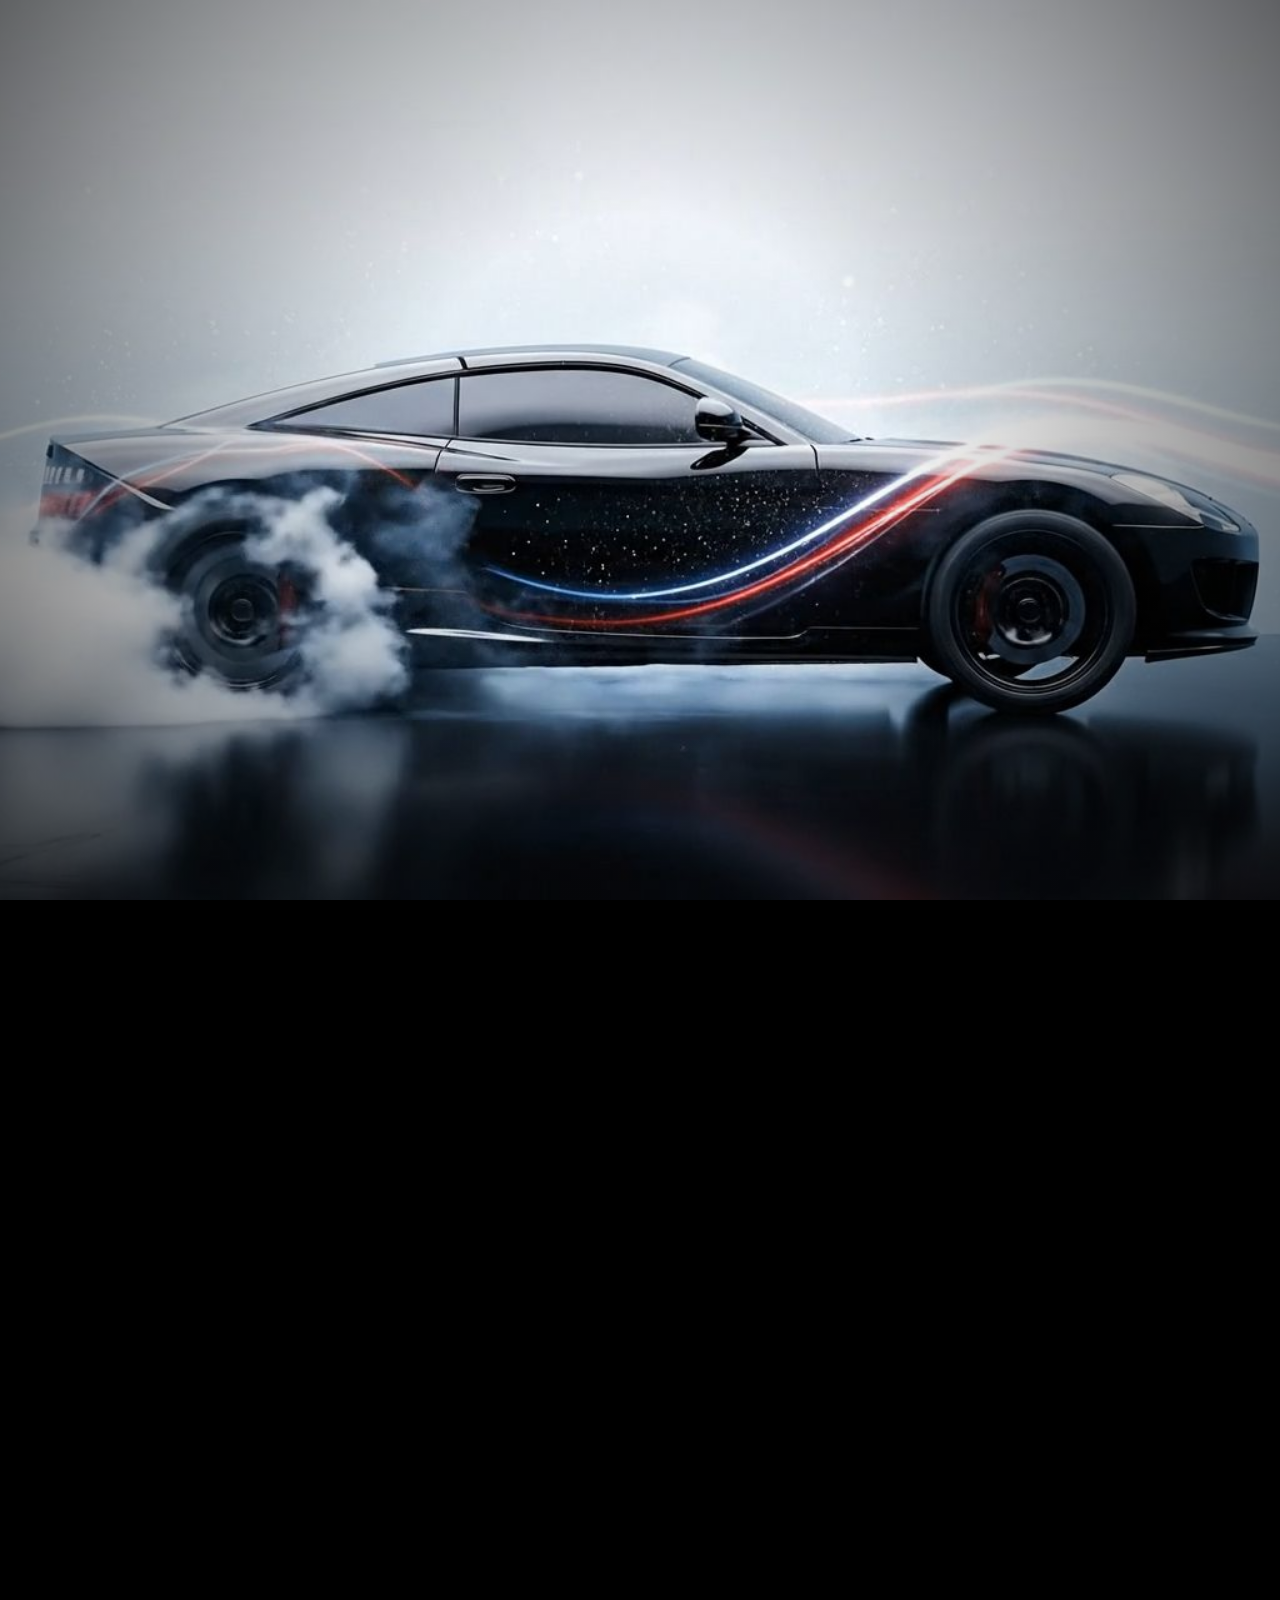
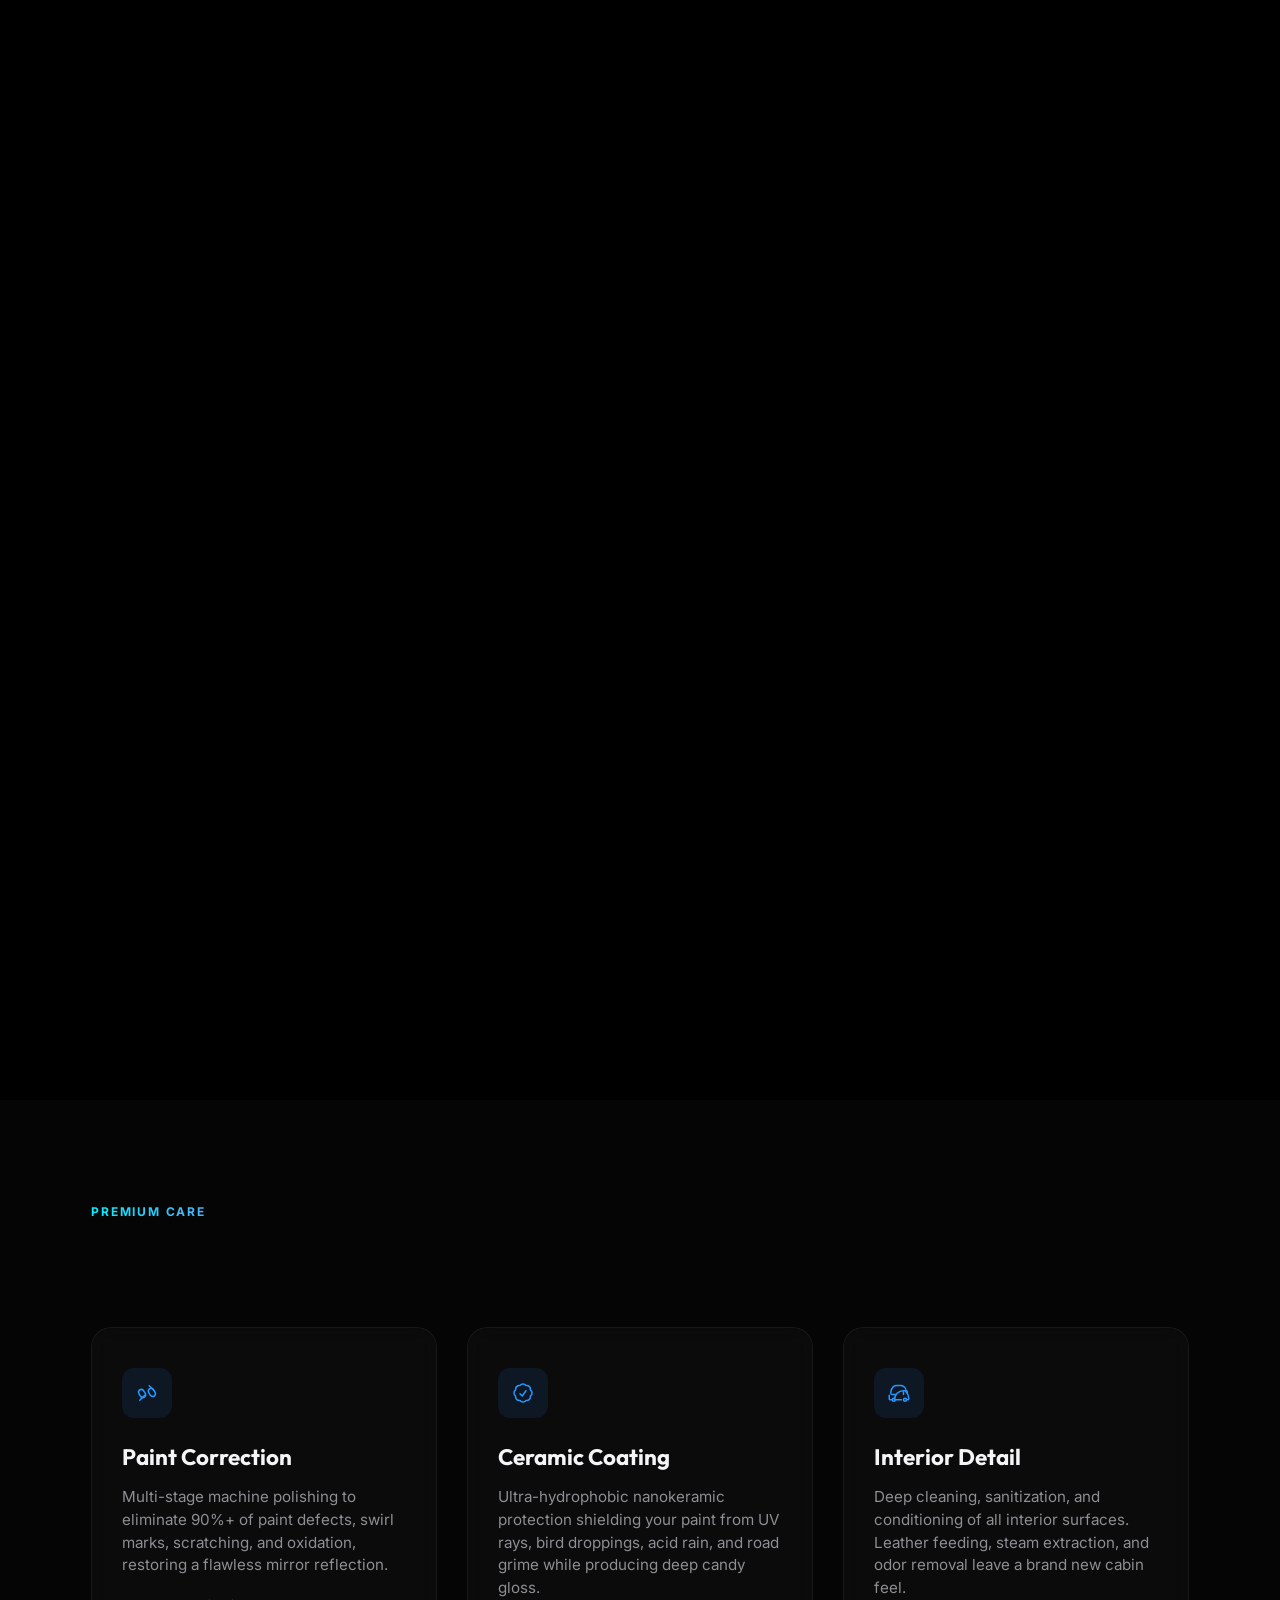
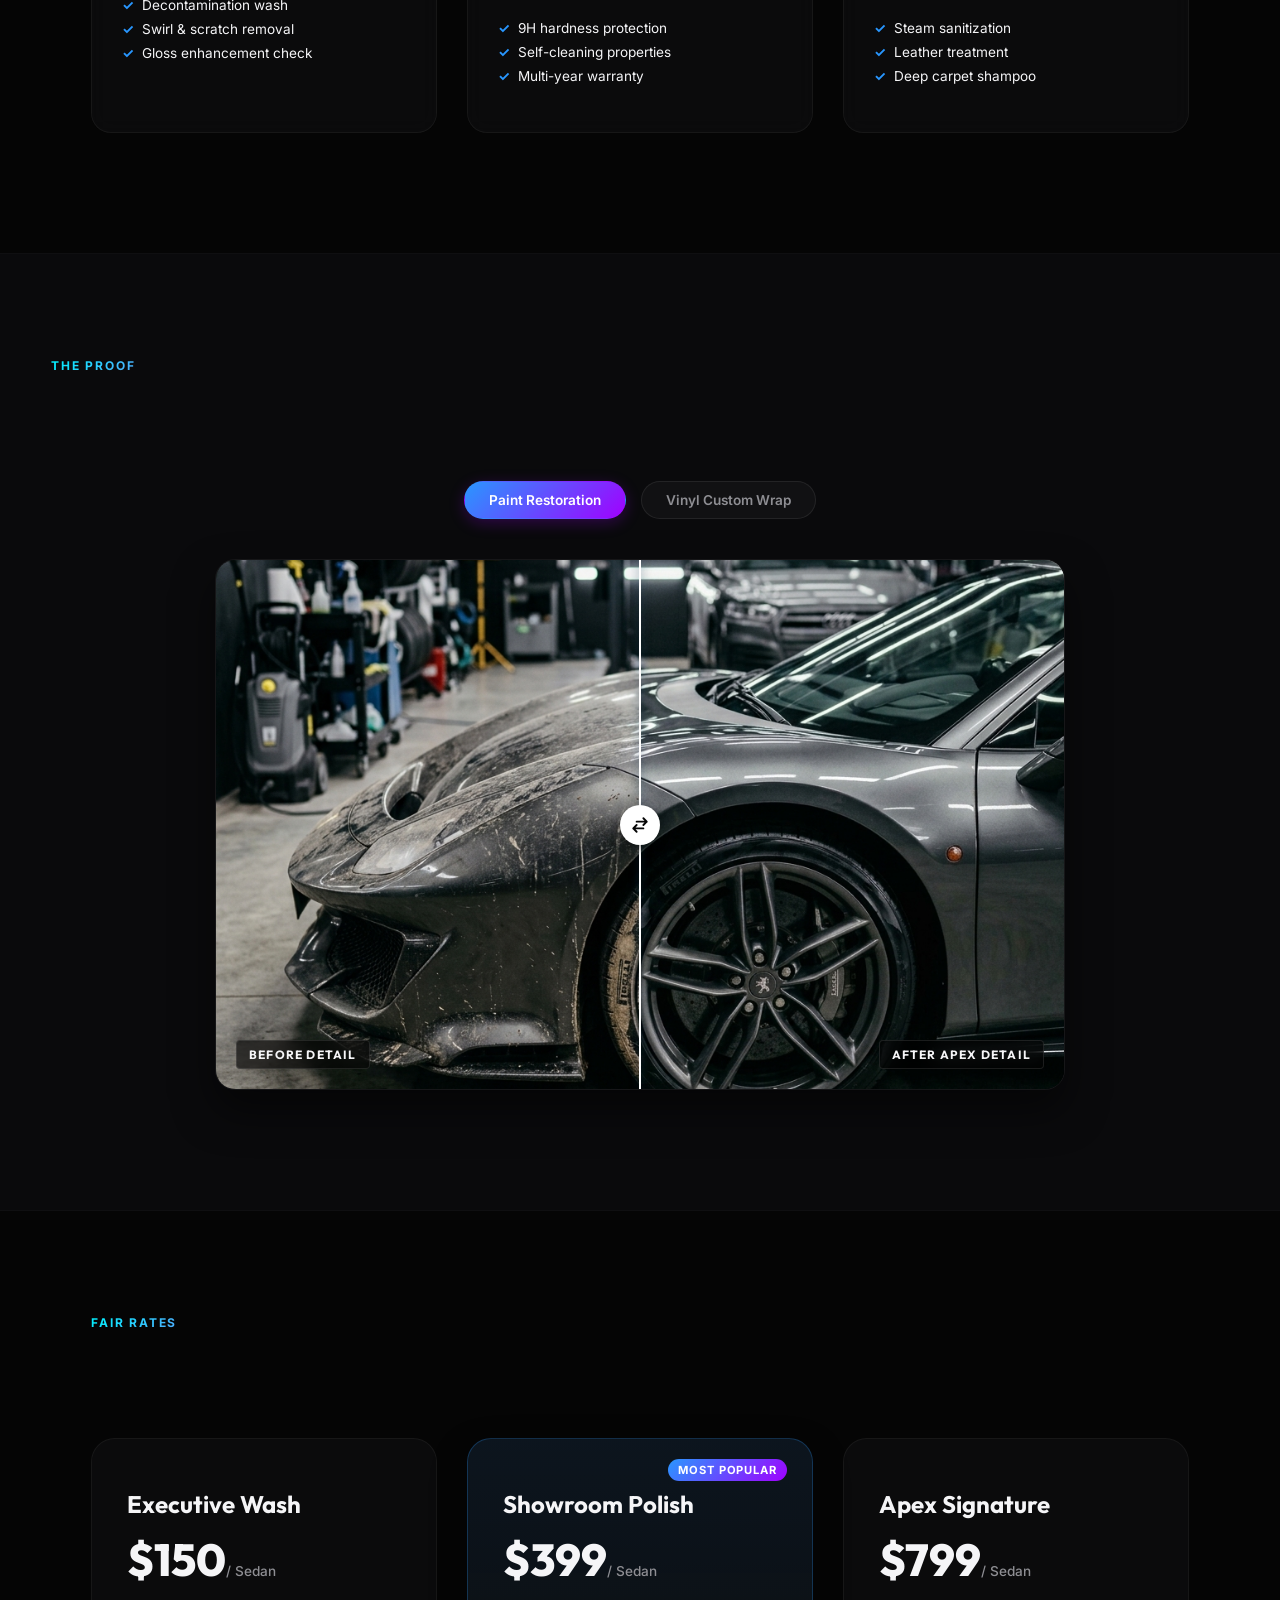
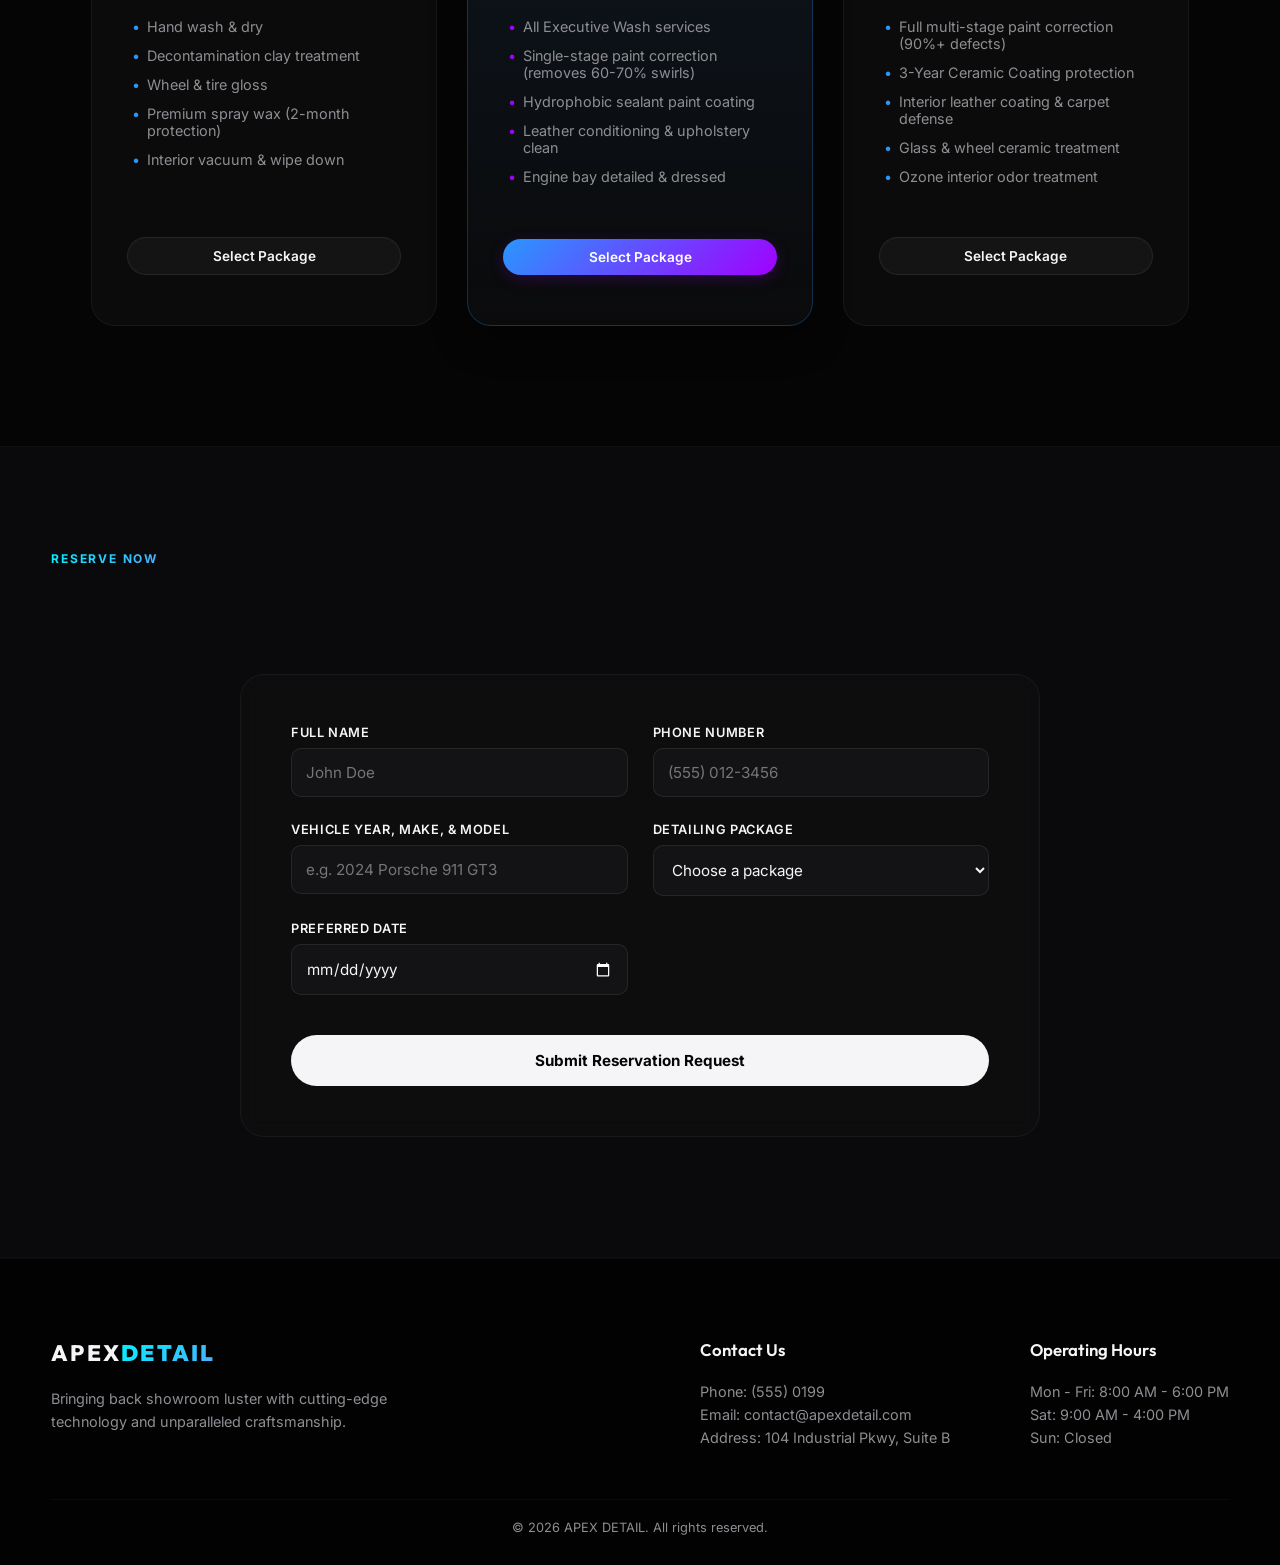
==== commit f14f81de: "Fix mobile layout, text animations, and add wrap toggle showcase" ====
--- a/index_single.html
+++ b/index_single.html
@@ -117,7 +117,6 @@
             display: block;
             width: 100%;
             height: 100%;
-            object-fit: cover;
         }
 
         .canvas-gradient-overlay {
@@ -299,10 +298,7 @@
             display: inline-block;
             transform: translateY(105%);
             transition: transform 0.9s cubic-bezier(0.16, 1, 0.3, 1);
-            /* Set text background gradient again to ensure spans receive it */
-            background: linear-gradient(180deg, #ffffff 0%, #a2a2a6 100%);
-            -webkit-background-clip: text;
-            -webkit-text-fill-color: transparent;
+            color: #ffffff; /* Solid fallback color to prevent WebKit clipping bugs on mobile */
         }
 
         .text-reveal.active .word-inner {
@@ -1223,31 +1219,50 @@
                 }
             }
 
-            // --- Image Aspect Ratio Cover Utility ---
+            // --- Image Aspect Ratio Cover/Contain Utility ---
             function drawImageProp(img) {
                 if (!img || !img.complete) return;
+                
+                ctx.clearRect(0, 0, canvas.width, canvas.height);
                 
                 const canvasAspect = canvas.width / canvas.height;
                 const imgAspect = img.width / img.height;
                 
                 let sx, sy, sWidth, sHeight;
+                let dx, dy, dWidth, dHeight;
                 
-                if (imgAspect > canvasAspect) {
-                    // Image is wider than canvas
-                    sHeight = img.height;
-                    sWidth = img.height * canvasAspect;
-                    sx = (img.width - sWidth) / 2;
-                    sy = 0;
+                // Responsive orientation check:
+                // Use 'contain' on portrait/mobile viewports to show the entire car frame,
+                // and 'cover' on landscape/PC viewports for full-bleed immersion.
+                const isPortrait = canvas.height > canvas.width;
+                
+                if (isPortrait) {
+                    if (imgAspect > canvasAspect) {
+                        dWidth = canvas.width;
+                        dHeight = canvas.width / imgAspect;
+                        dx = 0;
+                        dy = (canvas.height - dHeight) / 2;
+                    } else {
+                        dHeight = canvas.height;
+                        dWidth = canvas.height * imgAspect;
+                        dx = (canvas.width - dWidth) / 2;
+                        dy = 0;
+                    }
+                    ctx.drawImage(img, 0, 0, img.width, img.height, dx, dy, dWidth, dHeight);
                 } else {
-                    // Image is taller than canvas
-                    sWidth = img.width;
-                    sHeight = img.width / canvasAspect;
-                    sx = 0;
-                    sy = (img.height - sHeight) / 2;
+                    if (imgAspect > canvasAspect) {
+                        sHeight = img.height;
+                        sWidth = img.height * canvasAspect;
+                        sx = (img.width - sWidth) / 2;
+                        sy = 0;
+                    } else {
+                        sWidth = img.width;
+                        sHeight = img.width / canvasAspect;
+                        sx = 0;
+                        sy = (img.height - sHeight) / 2;
+                    }
+                    ctx.drawImage(img, sx, sy, sWidth, sHeight, 0, 0, canvas.width, canvas.height);
                 }
-                
-                ctx.clearRect(0, 0, canvas.width, canvas.height);
-                ctx.drawImage(img, sx, sy, sWidth, sHeight, 0, 0, canvas.width, canvas.height);
             }
 
             // --- Render Frame ---
@@ -1294,7 +1309,7 @@
                 requestAnimationFrame(tick);
             }
 
-            // --- Before & After Interactive Slider ---
+            // --- Before & After Interactive Slider & Tabs ---
             const sliderContainer = document.getElementById('before-after-container');
             const afterImageContainer = document.getElementById('after-image-container');
             const sliderHandle = document.getElementById('slider-handle');
@@ -1332,13 +1347,13 @@
                     }
                 });
 
-                // Touch Events (Mobile)
+                // Touch Events (Mobile) - Prevent default scroll behavior during touch move
                 sliderContainer.addEventListener('touchstart', (e) => {
                     isDragging = true;
                     if (e.touches.length > 0) {
                         updateSlider(e.touches[0].clientX);
                     }
-                });
+                }, { passive: true });
 
                 window.addEventListener('touchend', () => {
                     isDragging = false;
@@ -1346,9 +1361,12 @@
 
                 window.addEventListener('touchmove', (e) => {
                     if (isDragging && e.touches.length > 0) {
+                        if (e.cancelable) {
+                            e.preventDefault();
+                        }
                         updateSlider(e.touches[0].clientX);
                     }
-                });
+                }, { passive: false });
 
                 // Tab Switching Logic
                 tabButtons.forEach(btn => {
@@ -1425,7 +1443,7 @@
                 const observerOptions = {
                     root: null,
                     rootMargin: '0px',
-                    threshold: 0.1 // Trigger early when crossing viewport
+                    threshold: 0.02 // Set low threshold (2%) to guarantee triggering on mobile tall screens
                 };
 
                 const revealObserver = new IntersectionObserver((entries, observer) => {
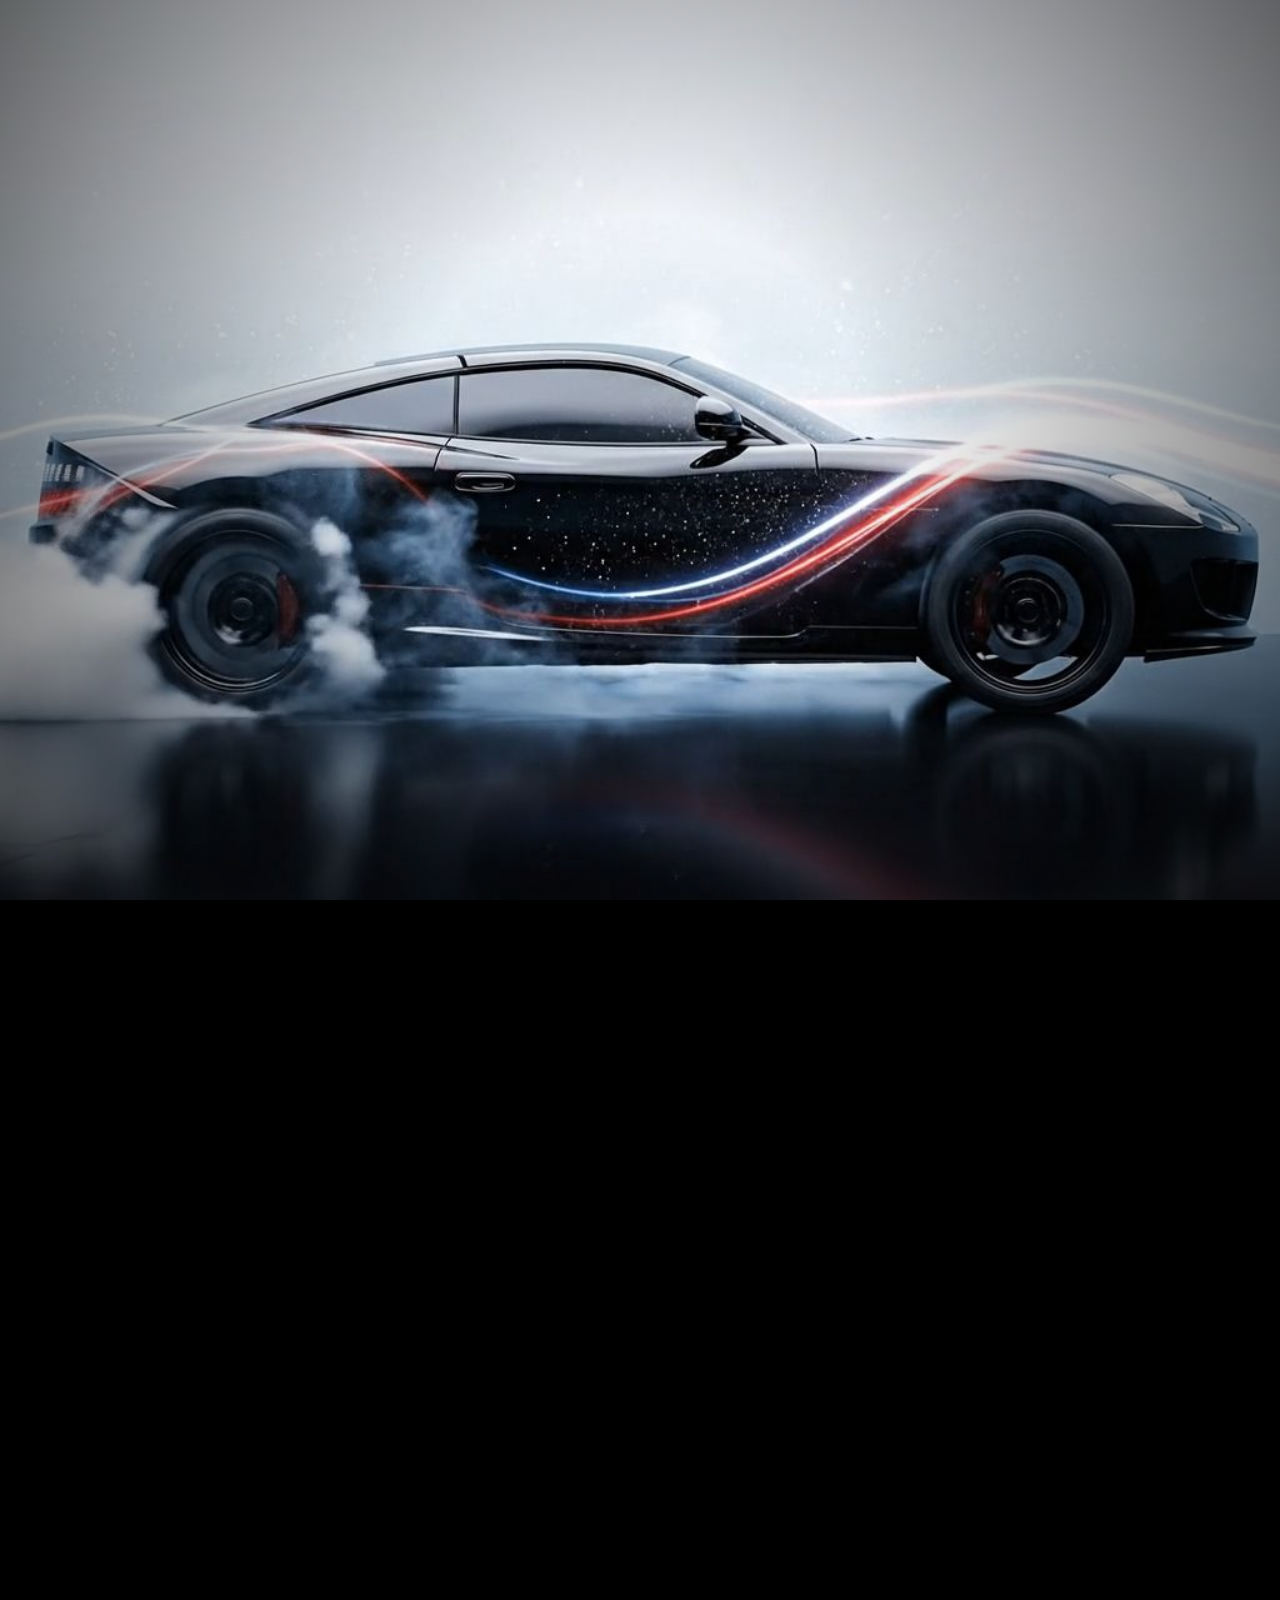
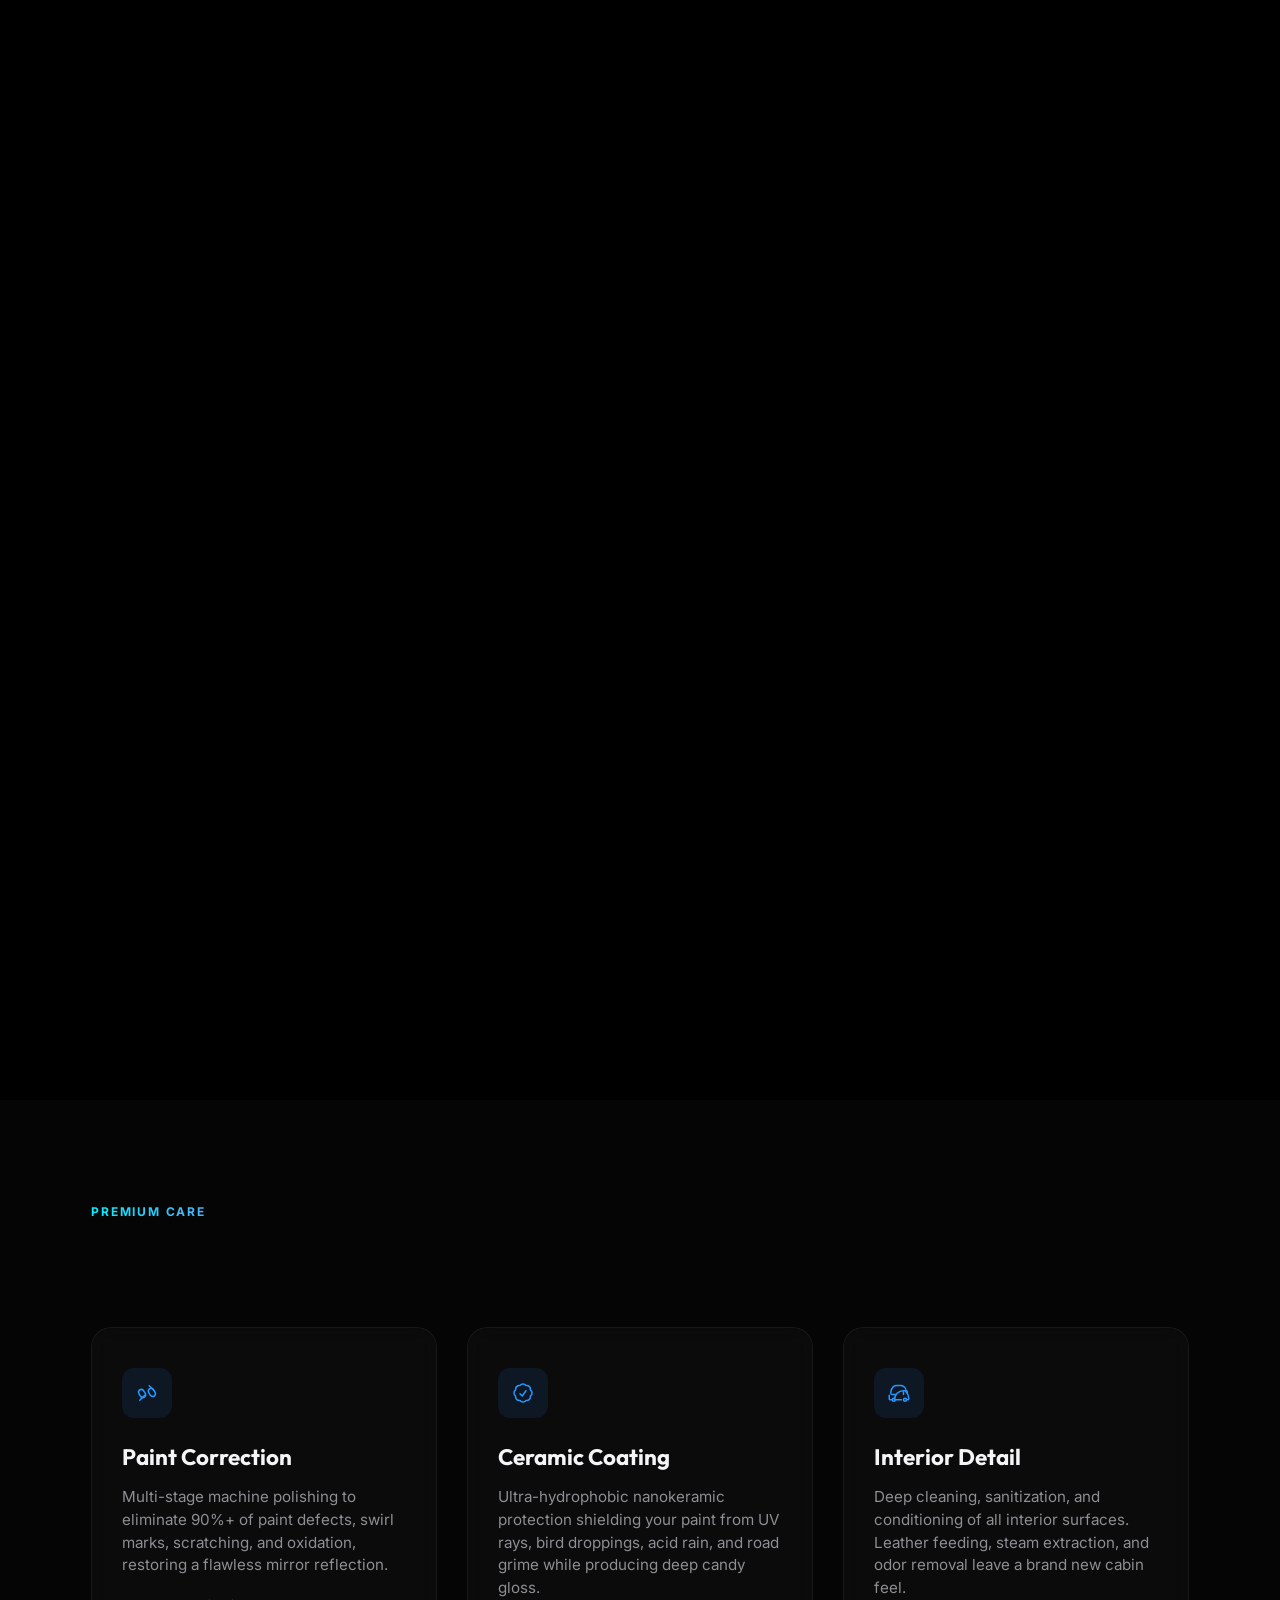
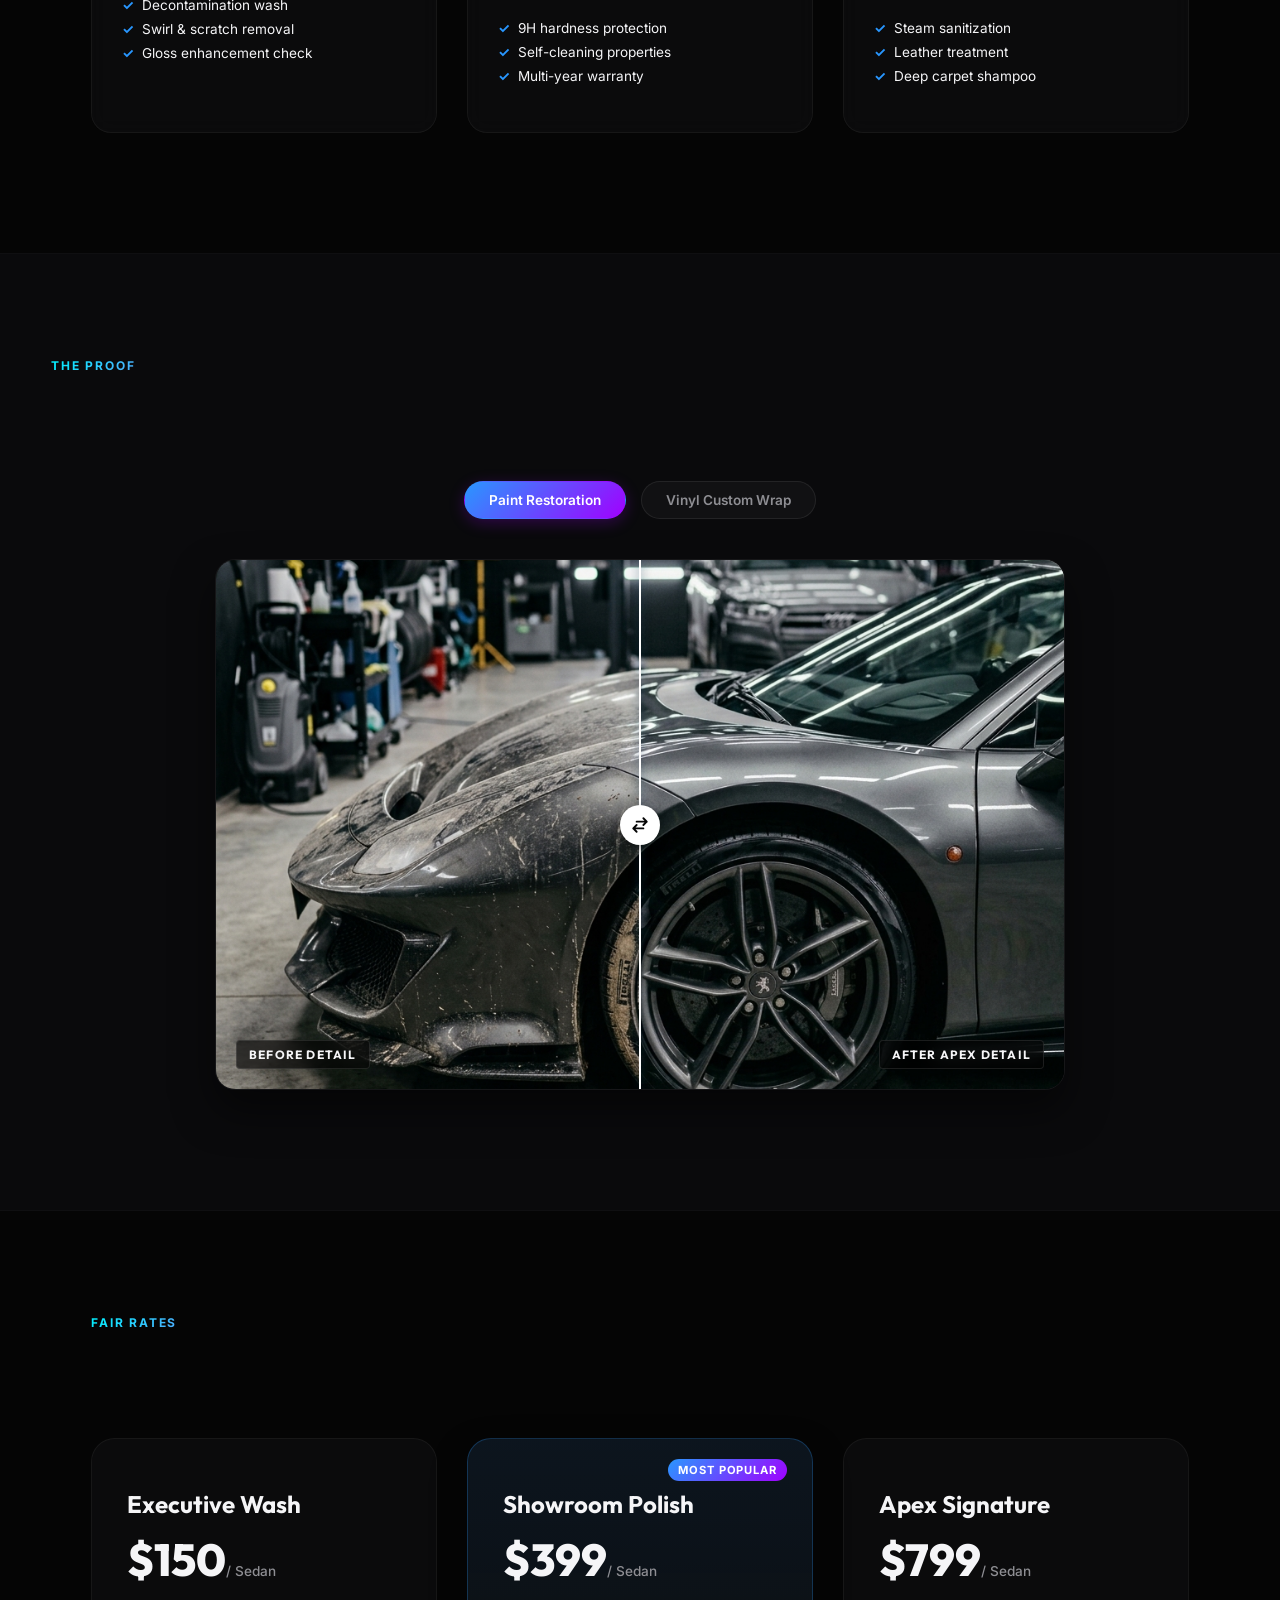
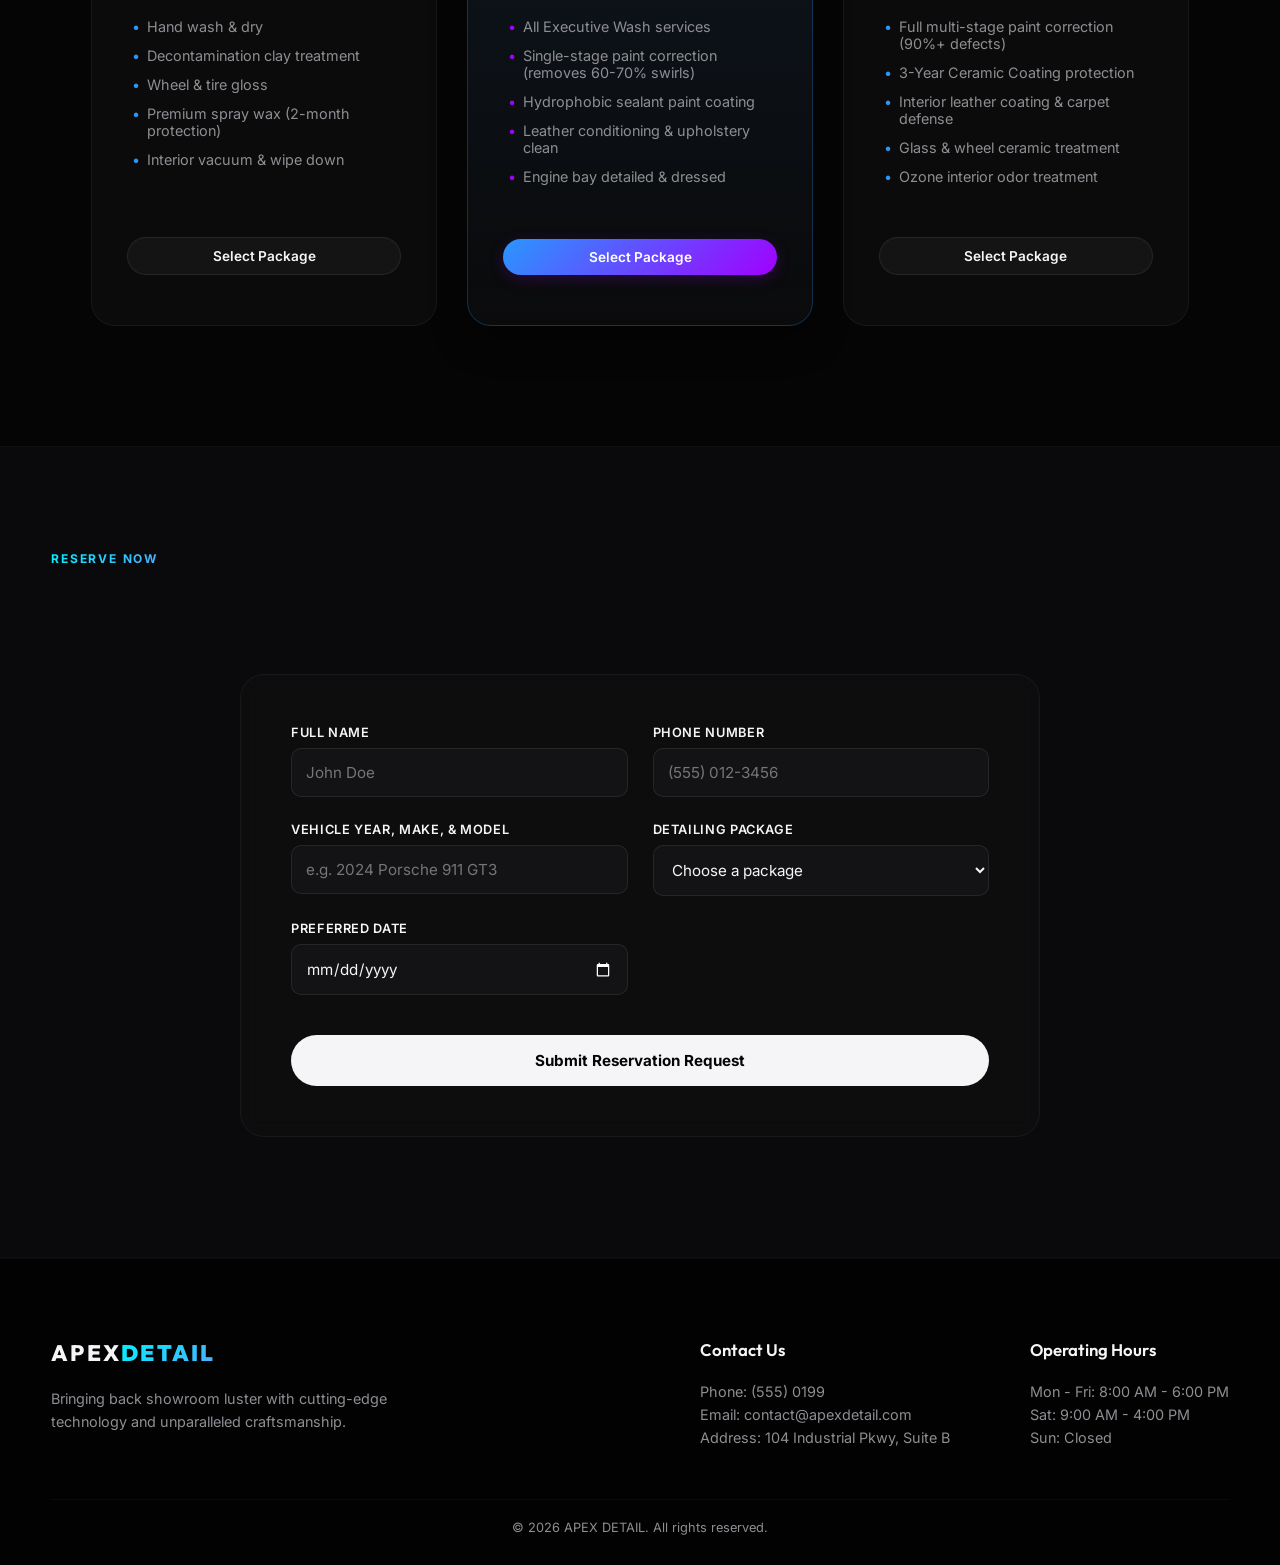
==== commit b094ee3b: "Refine mobile detection and bump cache version" ====
--- a/index_single.html
+++ b/index_single.html
@@ -1231,12 +1231,12 @@
                 let sx, sy, sWidth, sHeight;
                 let dx, dy, dWidth, dHeight;
                 
-                // Responsive orientation check:
-                // Use 'contain' on portrait/mobile viewports to show the entire car frame,
+                // Responsive mobile/orientation check:
+                // Use 'contain' on mobile screens (width < 768px) or portrait viewports to show the entire car frame,
                 // and 'cover' on landscape/PC viewports for full-bleed immersion.
-                const isPortrait = canvas.height > canvas.width;
+                const isMobile = window.innerWidth < 768 || canvas.height > canvas.width;
                 
-                if (isPortrait) {
+                if (isMobile) {
                     if (imgAspect > canvasAspect) {
                         dWidth = canvas.width;
                         dHeight = canvas.width / imgAspect;
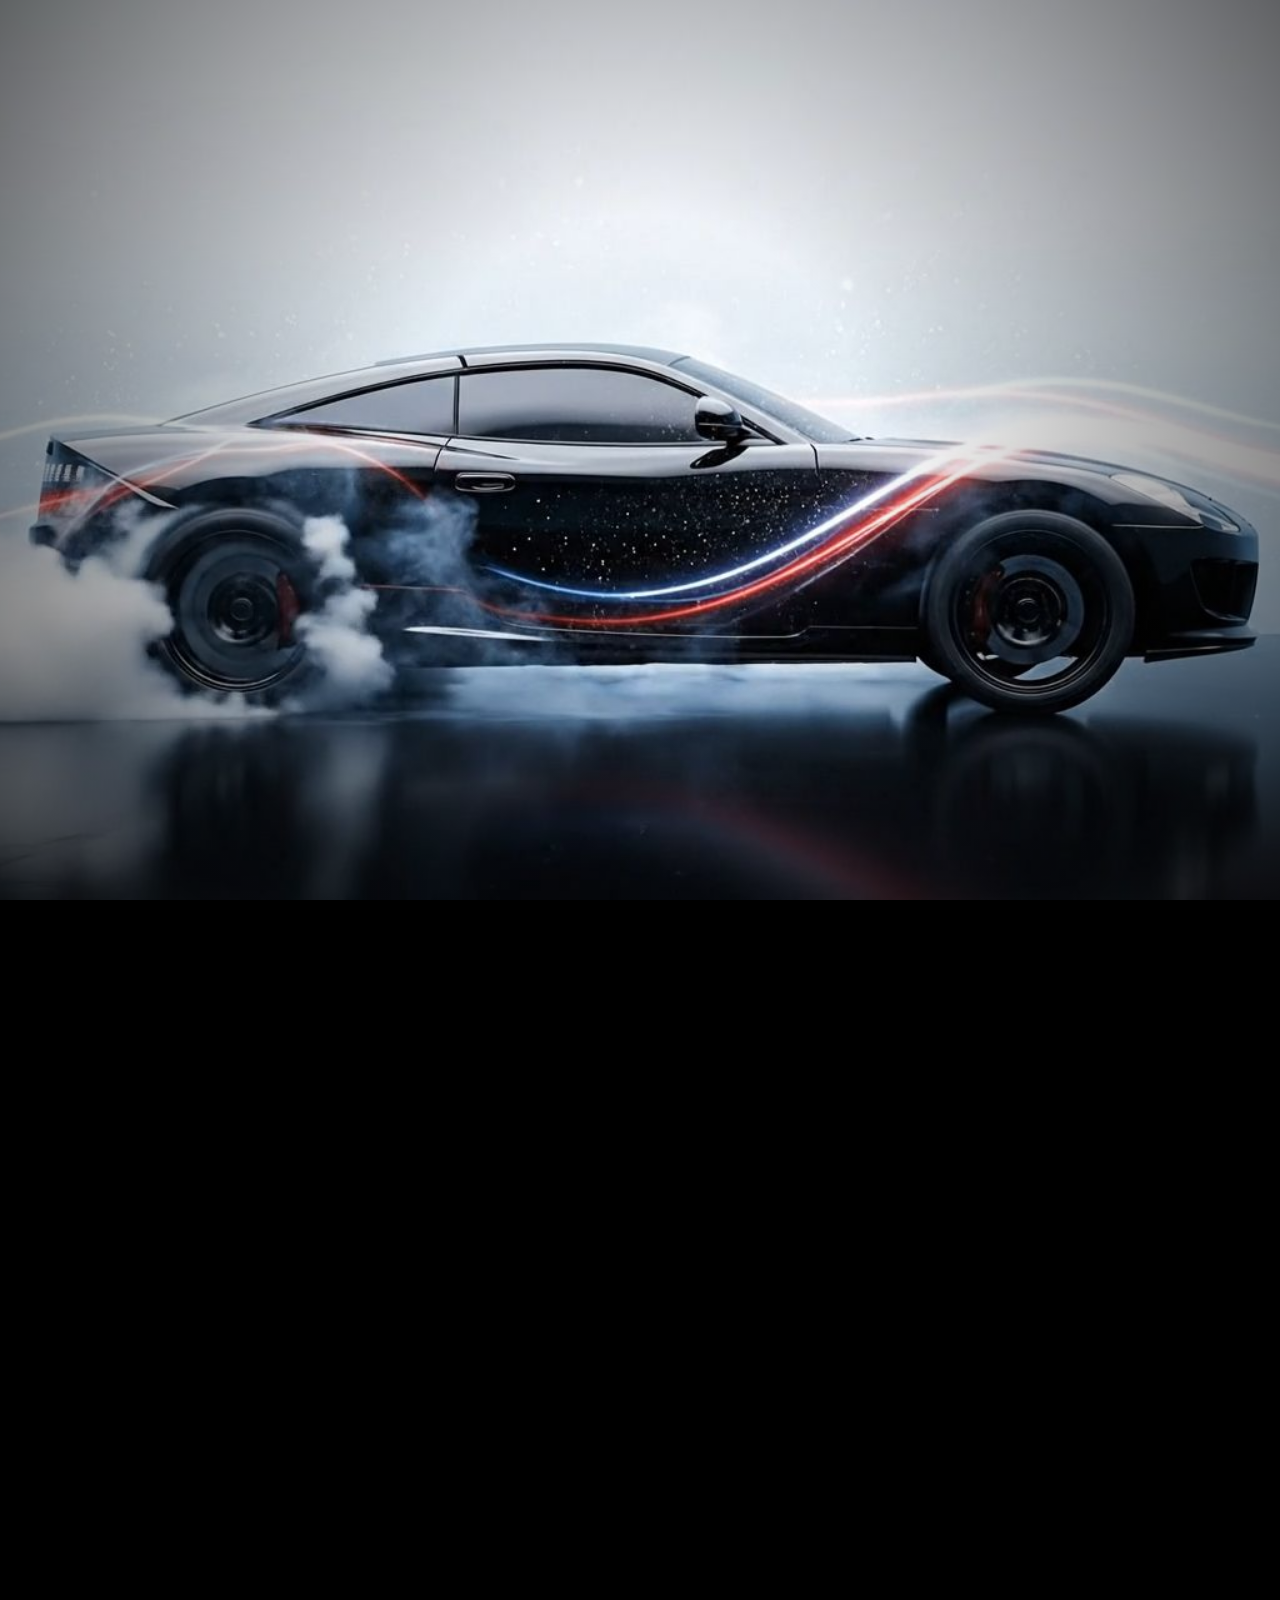
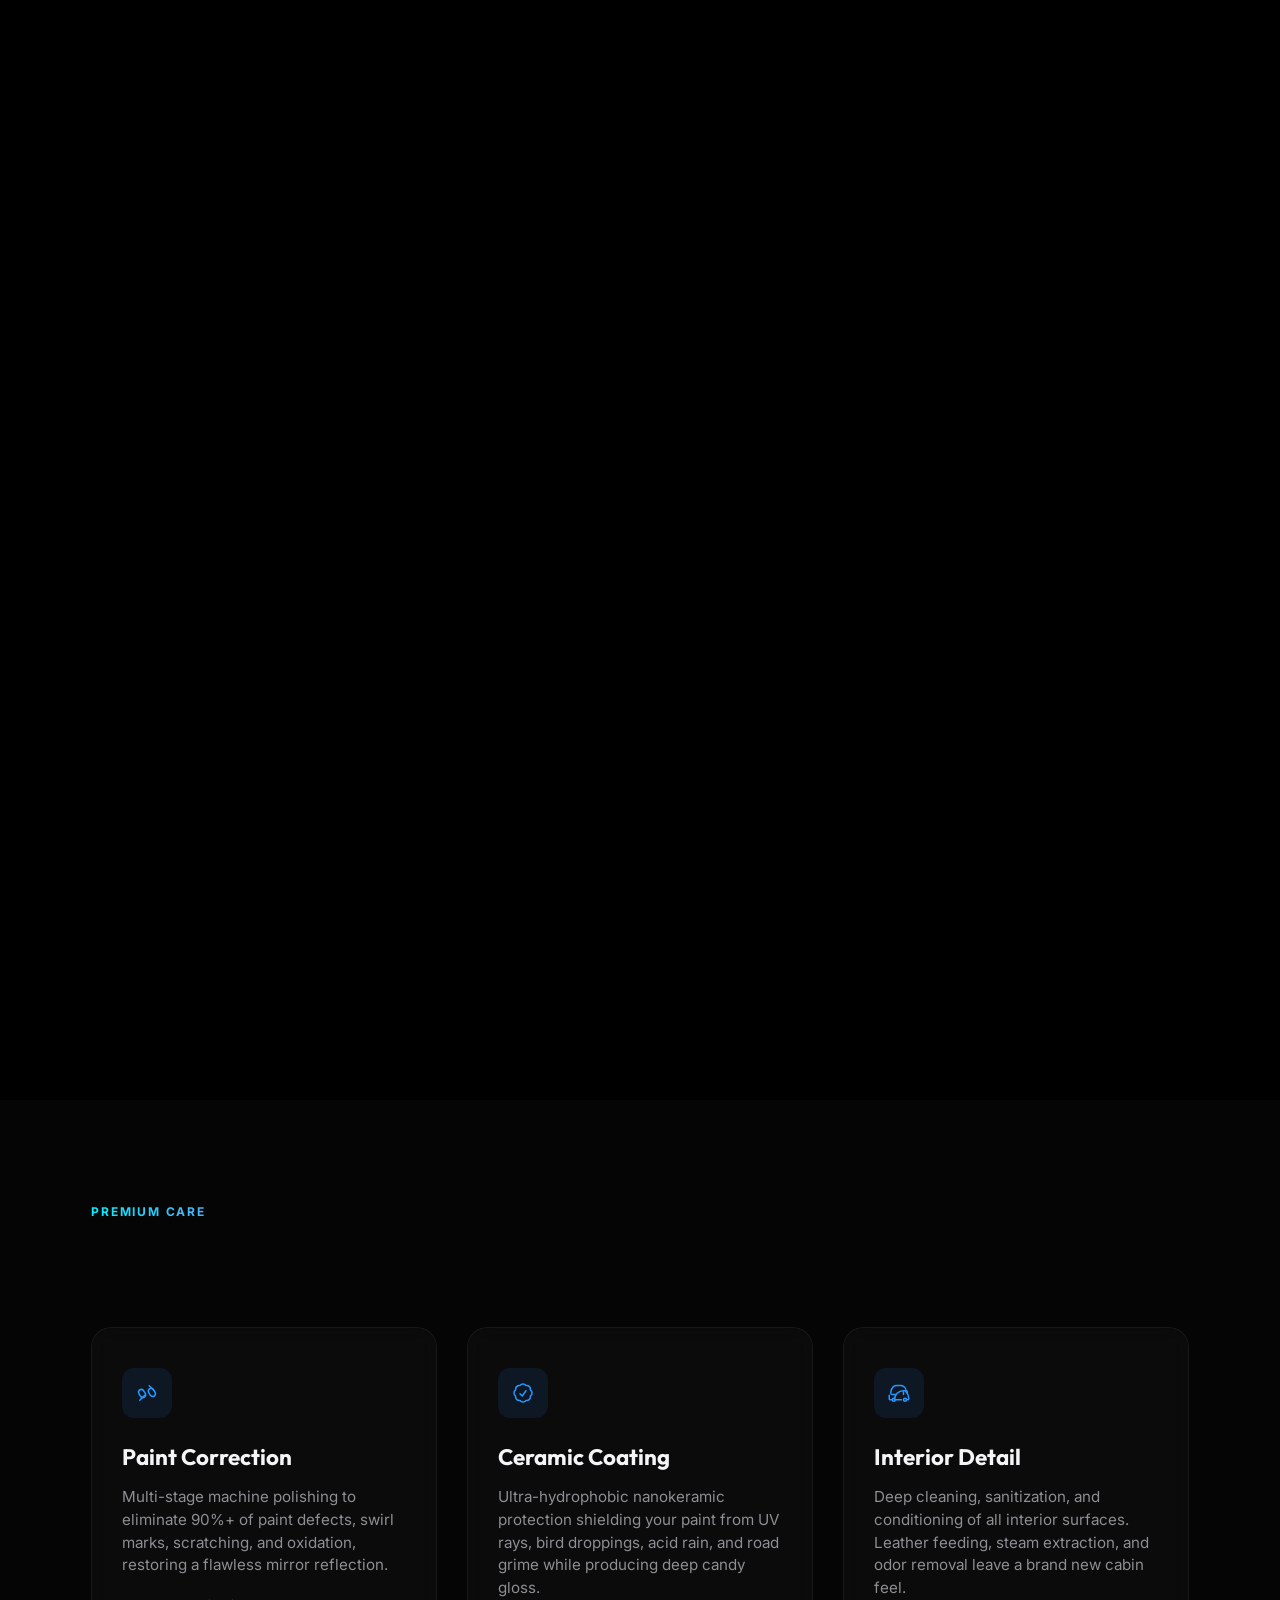
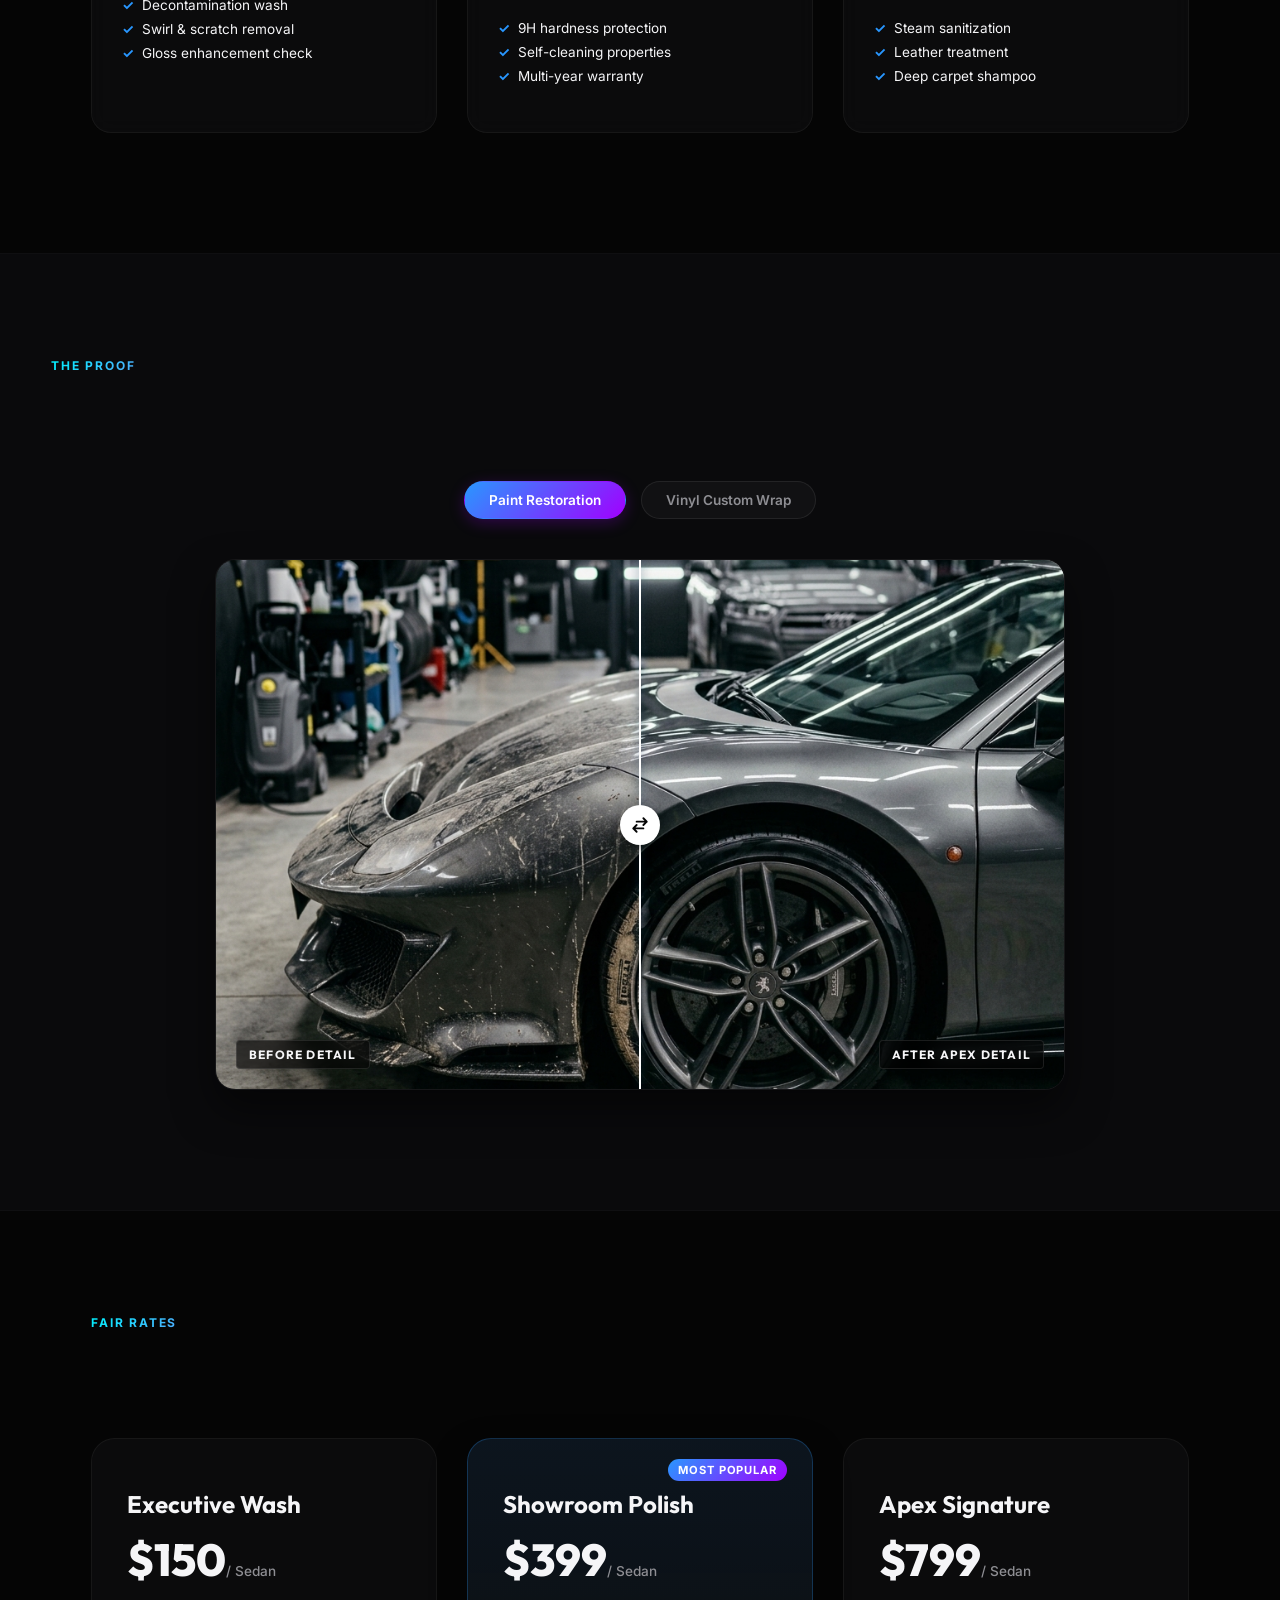
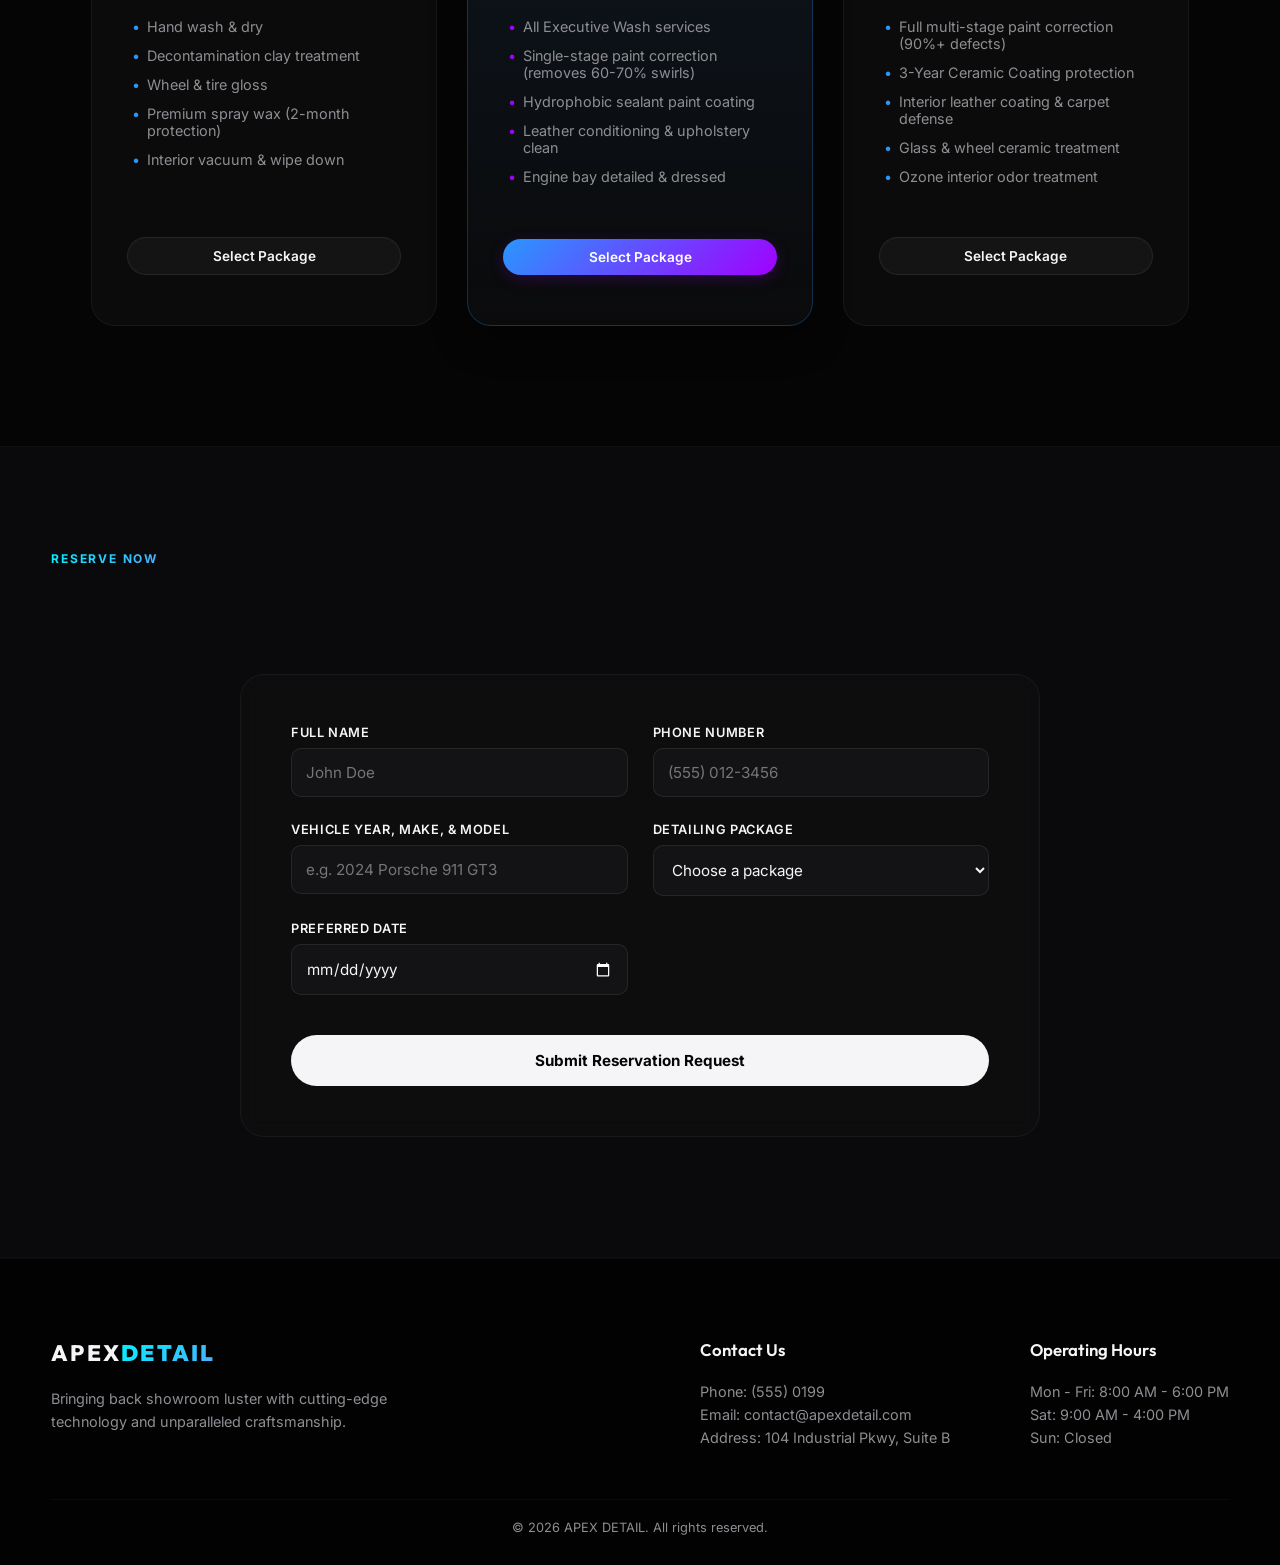
==== commit 4a3bb141: "Implement cinema centered landscape layout on mobile with cache version v5" ====
--- a/index_single.html
+++ b/index_single.html
@@ -111,6 +111,14 @@
             z-index: 1;
             overflow: hidden;
             background-color: #000;
+        }
+
+        @media (max-width: 768px) {
+            .canvas-container {
+                height: 56.25vw; /* 16:9 Aspect Ratio */
+                position: sticky;
+                top: calc(50vh - 28.125vw); /* Centered vertically on the mobile screen */
+            }
         }
 
         #animation-canvas {
@@ -1181,7 +1189,16 @@
             // --- Initial Layout Setup ---
             function resizeCanvas() {
                 canvas.width = window.innerWidth;
-                canvas.height = window.innerHeight;
+                
+                // On mobile viewports (< 768px wide), the canvas height matches the 16:9 container height.
+                // On desktop, it takes the full viewport height.
+                const isMobile = window.innerWidth < 768;
+                if (isMobile) {
+                    canvas.height = window.innerWidth * (9 / 16);
+                } else {
+                    canvas.height = window.innerHeight;
+                }
+                
                 renderFrame(animationState.currentProgress);
             }
             window.addEventListener('resize', resizeCanvas);
@@ -1219,37 +1236,24 @@
                 }
             }
 
-            // --- Image Aspect Ratio Cover/Contain Utility ---
+            // --- Image Aspect Ratio Cover/Fill Utility ---
             function drawImageProp(img) {
                 if (!img || !img.complete) return;
                 
                 ctx.clearRect(0, 0, canvas.width, canvas.height);
                 
-                const canvasAspect = canvas.width / canvas.height;
-                const imgAspect = img.width / img.height;
-                
-                let sx, sy, sWidth, sHeight;
-                let dx, dy, dWidth, dHeight;
-                
-                // Responsive mobile/orientation check:
-                // Use 'contain' on mobile screens (width < 768px) or portrait viewports to show the entire car frame,
-                // and 'cover' on landscape/PC viewports for full-bleed immersion.
-                const isMobile = window.innerWidth < 768 || canvas.height > canvas.width;
+                const isMobile = window.innerWidth < 768;
                 
                 if (isMobile) {
-                    if (imgAspect > canvasAspect) {
-                        dWidth = canvas.width;
-                        dHeight = canvas.width / imgAspect;
-                        dx = 0;
-                        dy = (canvas.height - dHeight) / 2;
-                    } else {
-                        dHeight = canvas.height;
-                        dWidth = canvas.height * imgAspect;
-                        dx = (canvas.width - dWidth) / 2;
-                        dy = 0;
-                    }
-                    ctx.drawImage(img, 0, 0, img.width, img.height, dx, dy, dWidth, dHeight);
+                    // Draw image filling the canvas exactly (since both canvas and images are 16:9 on mobile)
+                    ctx.drawImage(img, 0, 0, img.width, img.height, 0, 0, canvas.width, canvas.height);
                 } else {
+                    // Desktop 'cover' logic
+                    const canvasAspect = canvas.width / canvas.height;
+                    const imgAspect = img.width / img.height;
+                    
+                    let sx, sy, sWidth, sHeight;
+                    
                     if (imgAspect > canvasAspect) {
                         sHeight = img.height;
                         sWidth = img.height * canvasAspect;
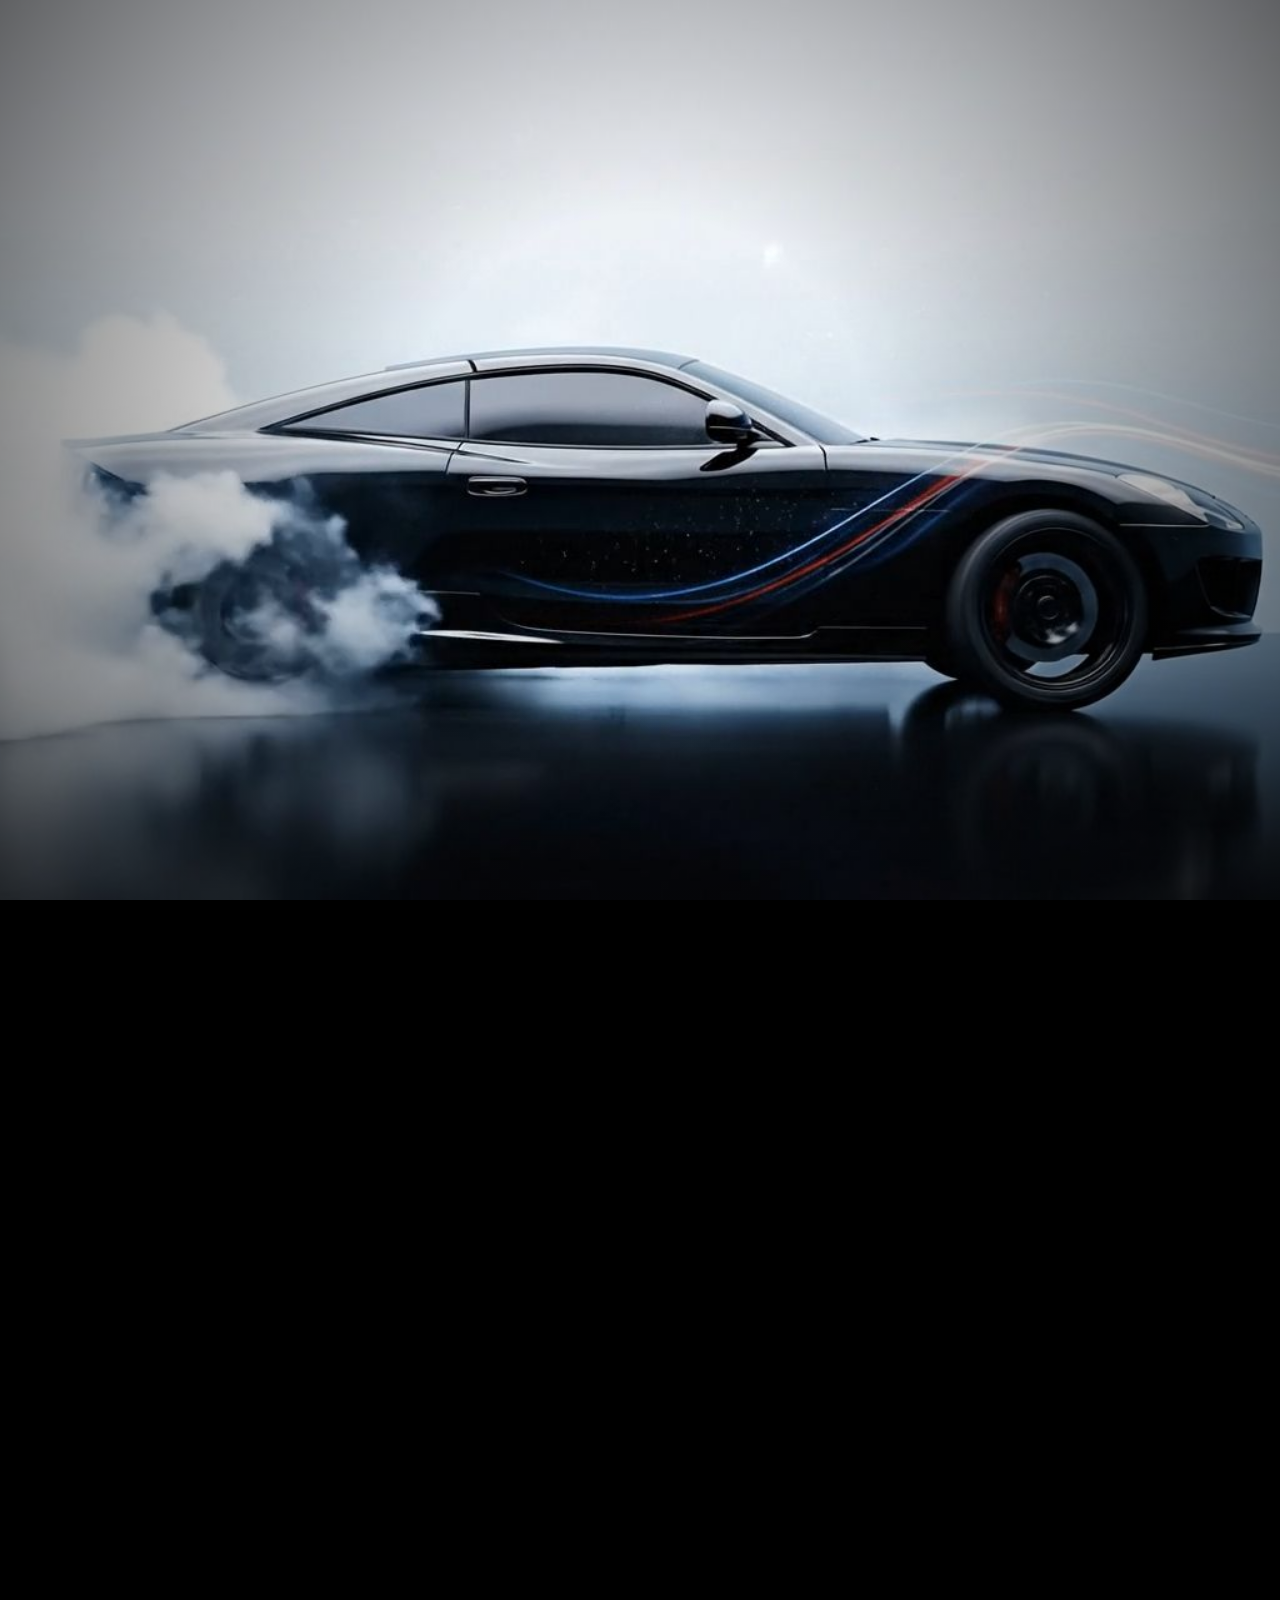
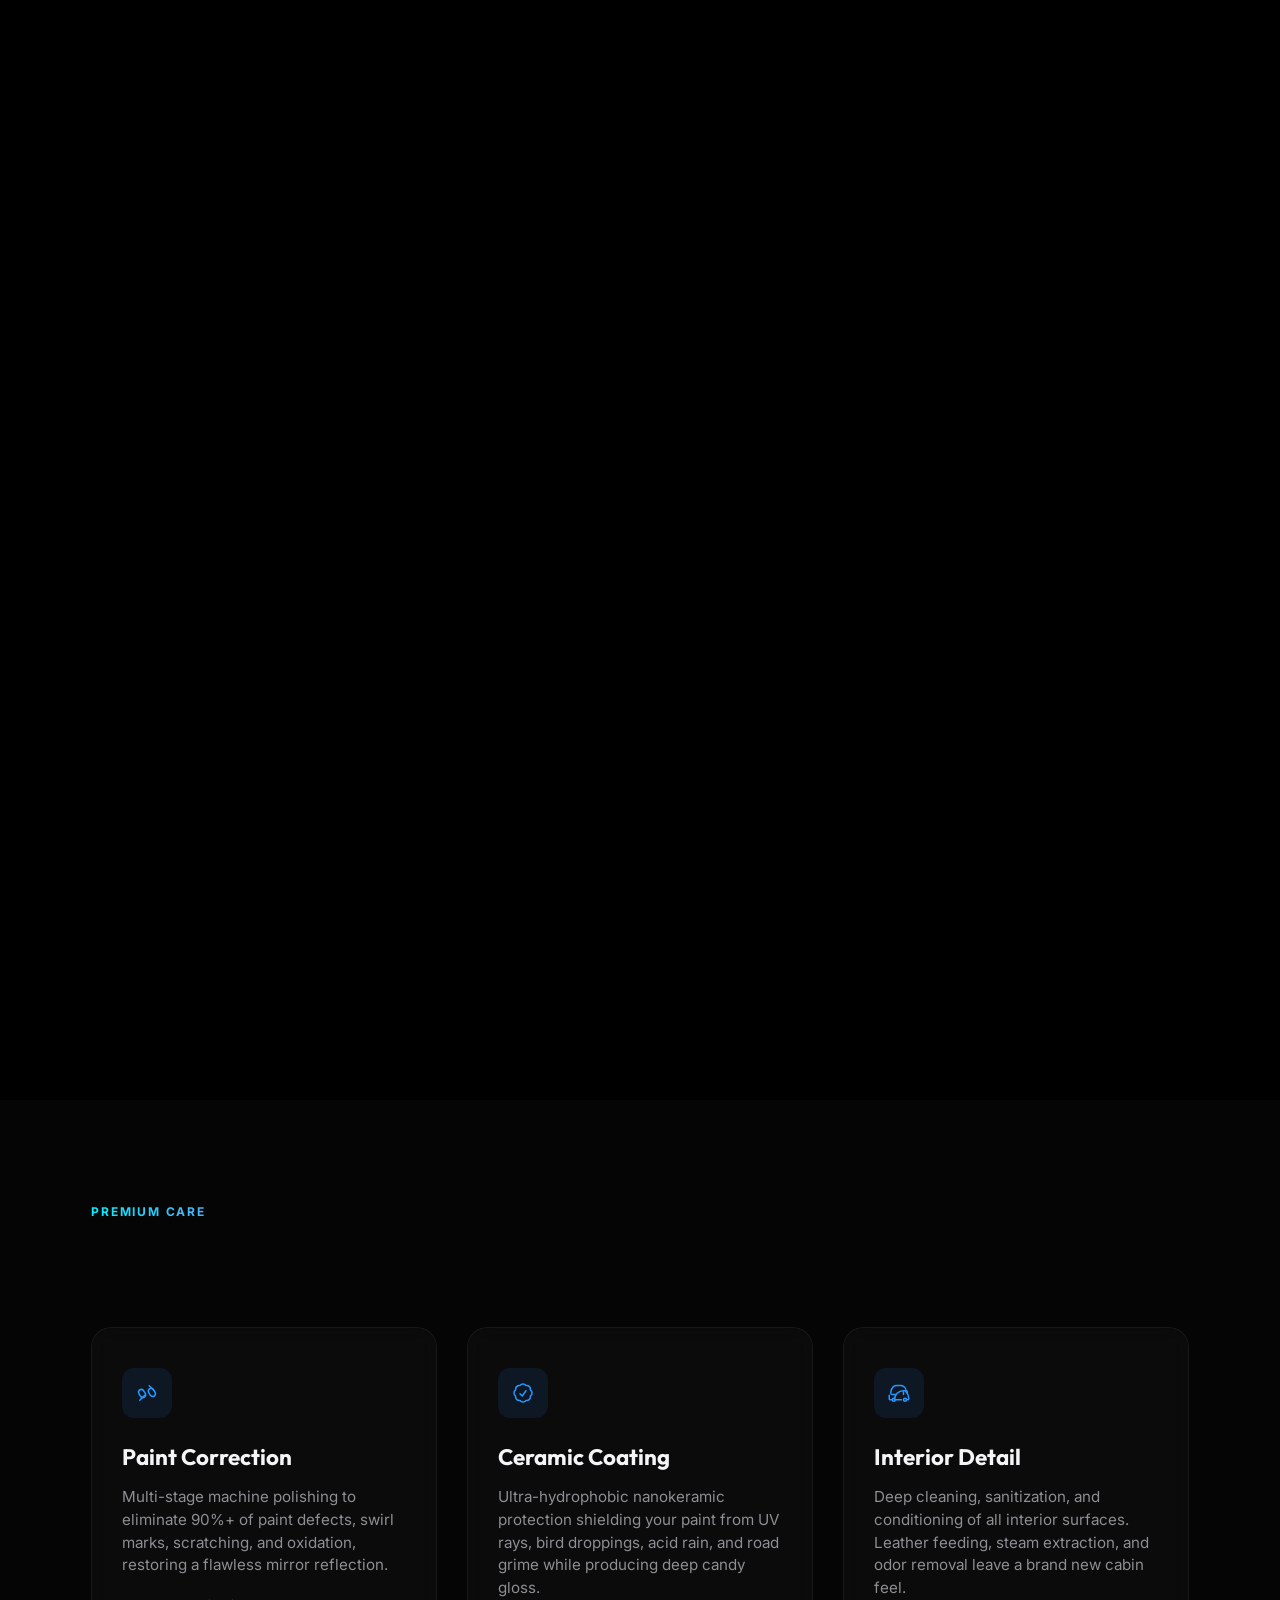
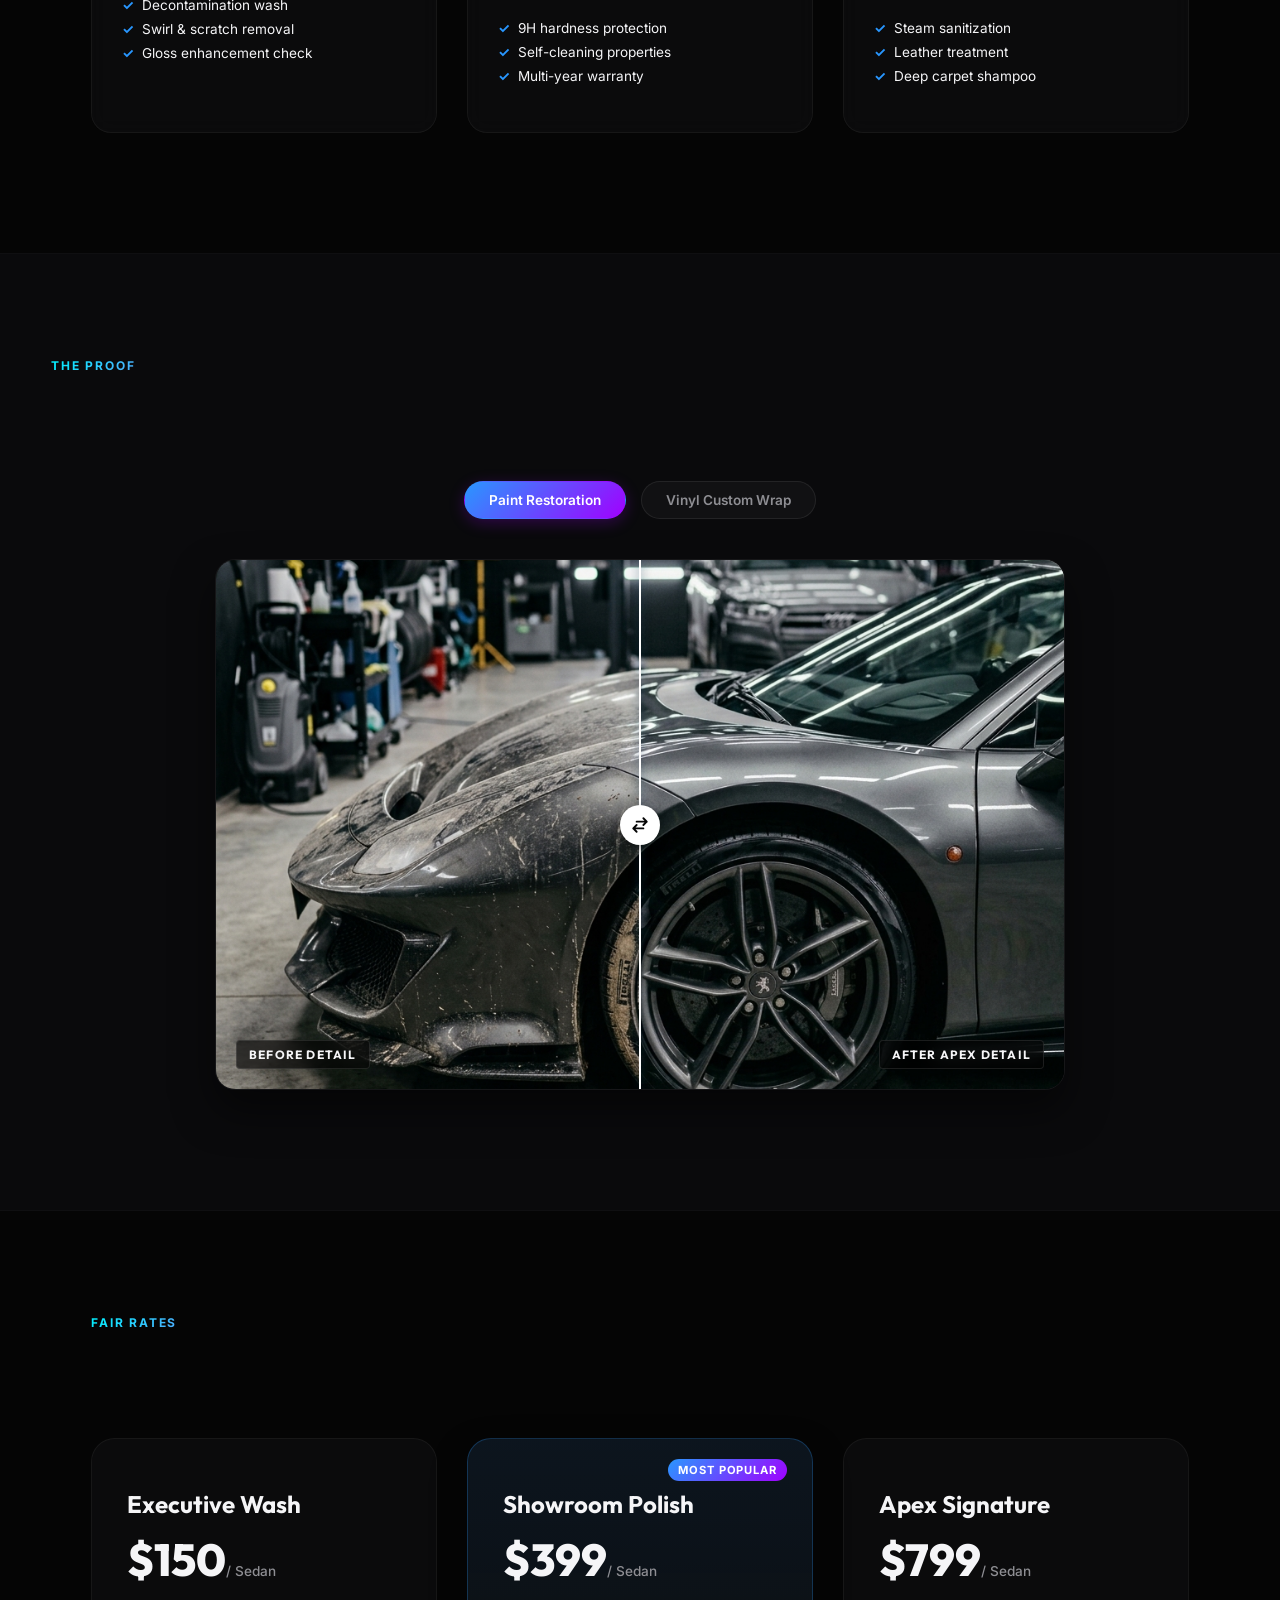
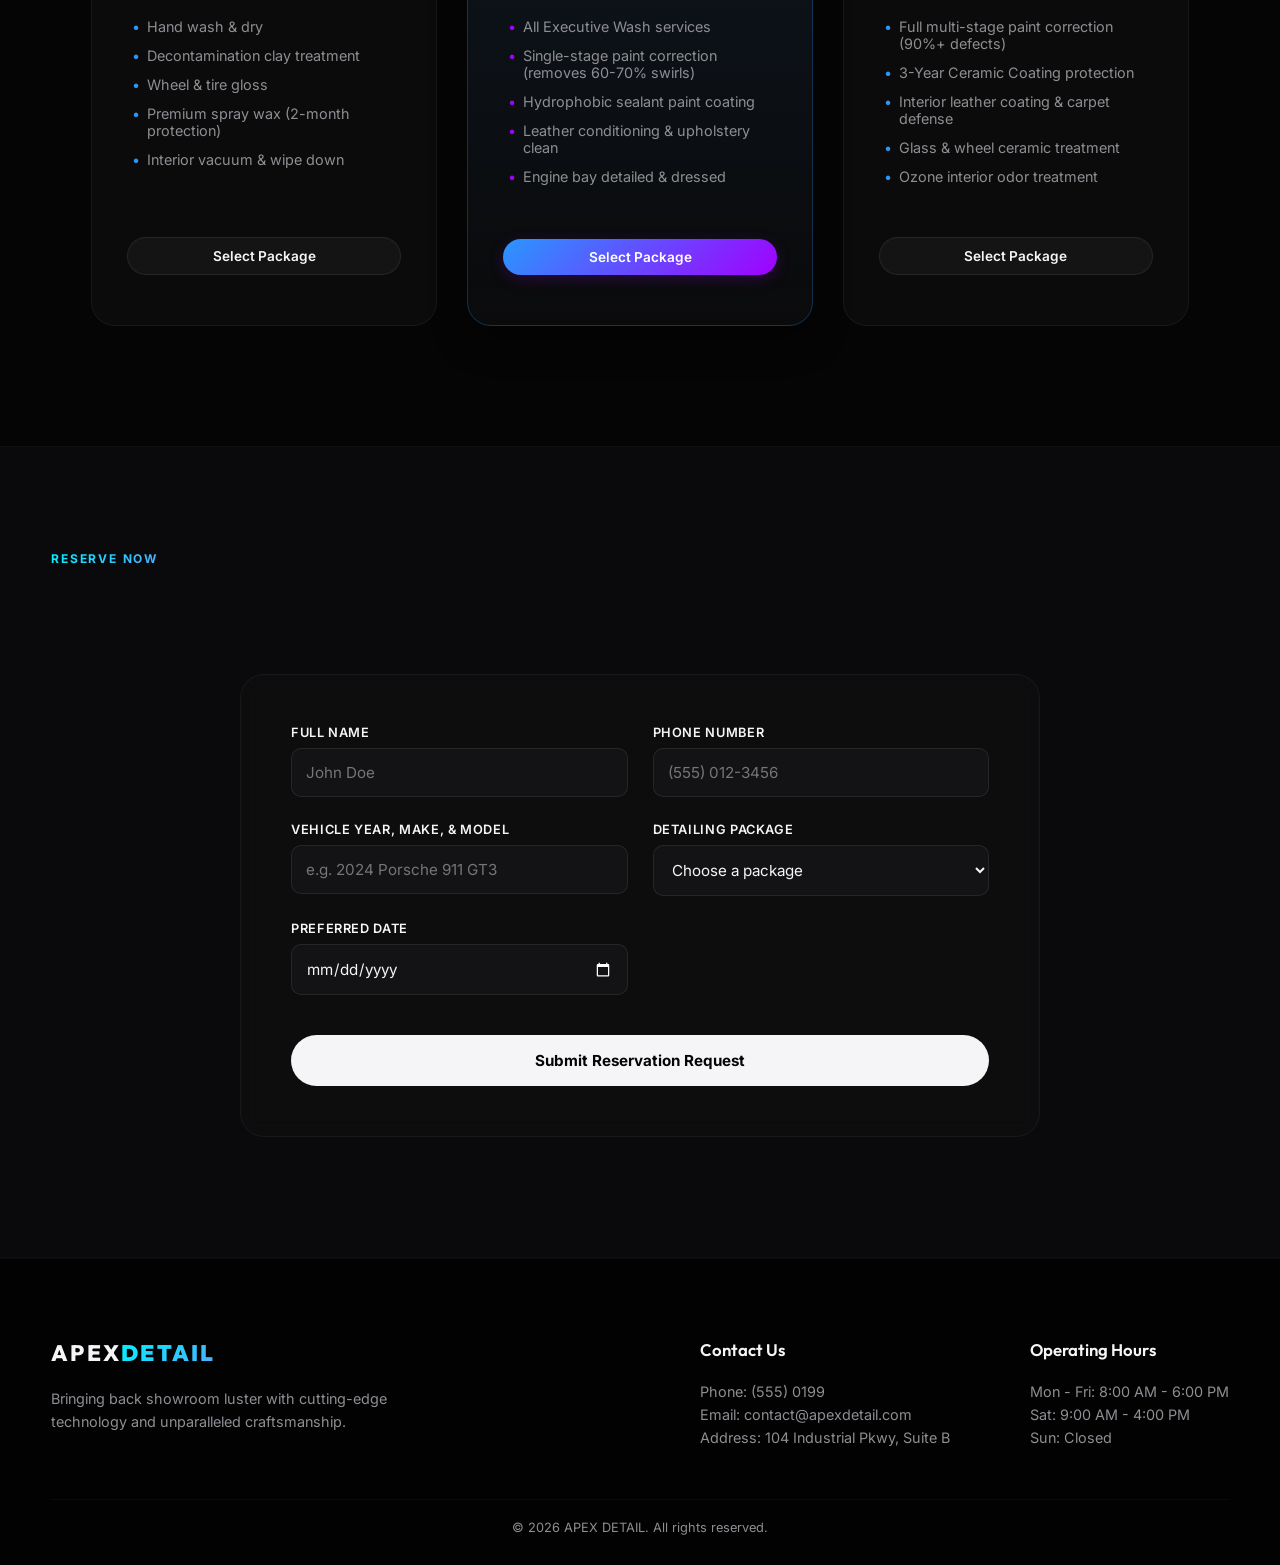
==== commit b5788e90: "Implement Option B 1.4x scale zoomed fit on mobile with cache version v6" ====
--- a/index_single.html
+++ b/index_single.html
@@ -111,14 +111,6 @@
             z-index: 1;
             overflow: hidden;
             background-color: #000;
-        }
-
-        @media (max-width: 768px) {
-            .canvas-container {
-                height: 56.25vw; /* 16:9 Aspect Ratio */
-                position: sticky;
-                top: calc(50vh - 28.125vw); /* Centered vertically on the mobile screen */
-            }
         }
 
         #animation-canvas {
@@ -487,6 +479,22 @@
             z-index: 20;
             /* Clipped dynamically in JS; 50% initial state */
             clip-path: inset(0 0 0 50%);
+        }
+
+        .image-label {
+            position: absolute;
+            bottom: 20px;
+            font-family: var(--font-heading);
+            font-size: 0.75rem;
+            font-weight: 700;
+            letter-spacing: 0.1em;
+            padding: 6px 12px;
+            background: rgba(0, 0, 0, 0.6);
+            border: 1px solid rgba(255, 255, 255, 0.1);
+            backdrop-filter: blur(10px);
+            border-radius: 4px;
+            color: var(--text-primary);
+            pointer-events: none;
         }
 
         .image-label {
@@ -1189,16 +1197,7 @@
             // --- Initial Layout Setup ---
             function resizeCanvas() {
                 canvas.width = window.innerWidth;
-                
-                // On mobile viewports (< 768px wide), the canvas height matches the 16:9 container height.
-                // On desktop, it takes the full viewport height.
-                const isMobile = window.innerWidth < 768;
-                if (isMobile) {
-                    canvas.height = window.innerWidth * (9 / 16);
-                } else {
-                    canvas.height = window.innerHeight;
-                }
-                
+                canvas.height = window.innerHeight; // Fill screen height on all devices
                 renderFrame(animationState.currentProgress);
             }
             window.addEventListener('resize', resizeCanvas);
@@ -1221,6 +1220,7 @@
                 }
             }
 
+            // --- Preloader Progress Tracker ---
             function updatePreloader() {
                 const percentage = (loadedCount / frameCount) * 100;
                 if (loaderBarFill) {
@@ -1236,24 +1236,39 @@
                 }
             }
 
-            // --- Image Aspect Ratio Cover/Fill Utility ---
+            // --- Image Aspect Ratio Cover/Zoom Utility ---
             function drawImageProp(img) {
                 if (!img || !img.complete) return;
                 
                 ctx.clearRect(0, 0, canvas.width, canvas.height);
                 
                 const isMobile = window.innerWidth < 768;
+                const canvasAspect = canvas.width / canvas.height;
+                const imgAspect = img.width / img.height;
+                
+                let sx, sy, sWidth, sHeight;
+                let dx, dy, dWidth, dHeight;
                 
                 if (isMobile) {
-                    // Draw image filling the canvas exactly (since both canvas and images are 16:9 on mobile)
-                    ctx.drawImage(img, 0, 0, img.width, img.height, 0, 0, canvas.width, canvas.height);
+                    // Option B: Slightly Zoomed Fit (Scale up contain mode by 1.4x)
+                    // This fills more of the vertical screen height while keeping the car in full view
+                    const zoomFactor = 1.4;
+                    
+                    if (imgAspect > canvasAspect) {
+                        // Image is wider than portrait canvas (fit width * zoom)
+                        dWidth = canvas.width * zoomFactor;
+                        dHeight = dWidth / imgAspect;
+                        dx = (canvas.width - dWidth) / 2;
+                        dy = (canvas.height - dHeight) / 2;
+                    } else {
+                        dHeight = canvas.height * zoomFactor;
+                        dWidth = dHeight * imgAspect;
+                        dx = (canvas.width - dWidth) / 2;
+                        dy = (canvas.height - dHeight) / 2;
+                    }
+                    ctx.drawImage(img, 0, 0, img.width, img.height, dx, dy, dWidth, dHeight);
                 } else {
                     // Desktop 'cover' logic
-                    const canvasAspect = canvas.width / canvas.height;
-                    const imgAspect = img.width / img.height;
-                    
-                    let sx, sy, sWidth, sHeight;
-                    
                     if (imgAspect > canvasAspect) {
                         sHeight = img.height;
                         sWidth = img.height * canvasAspect;
